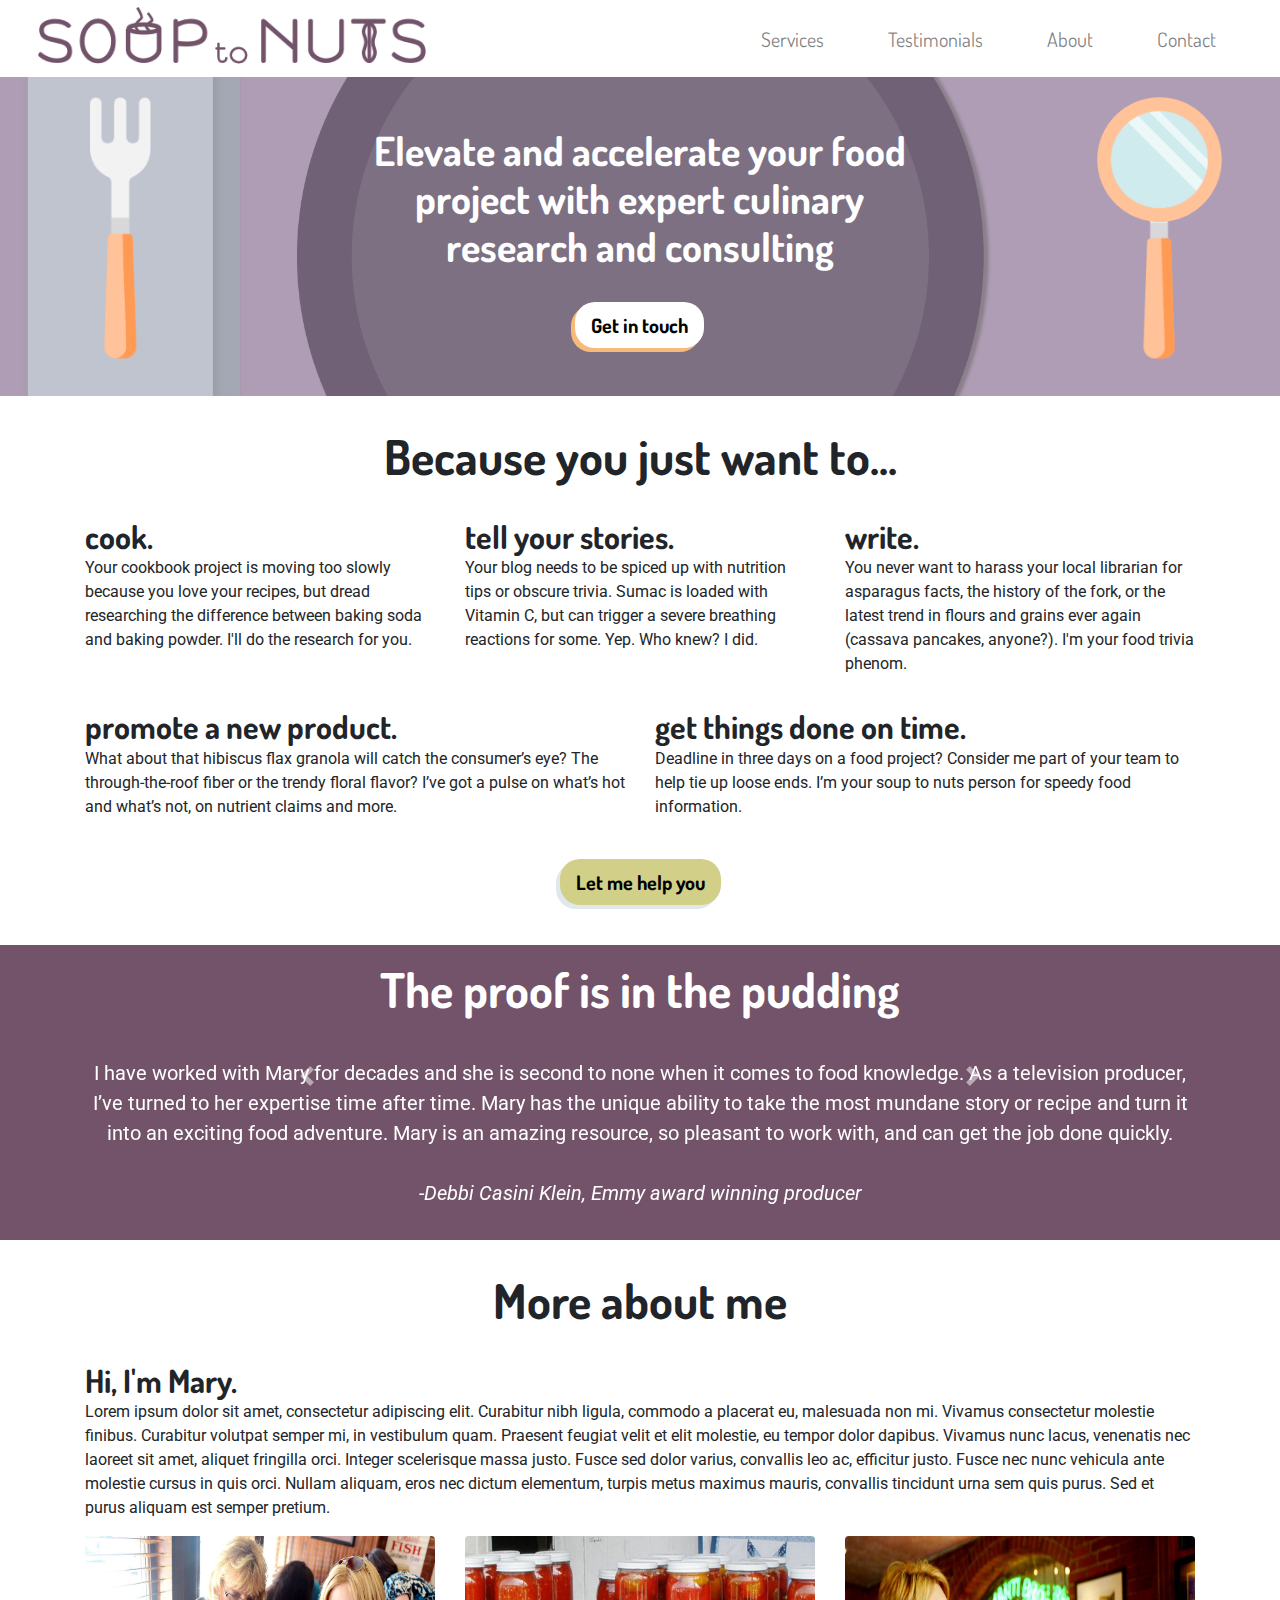
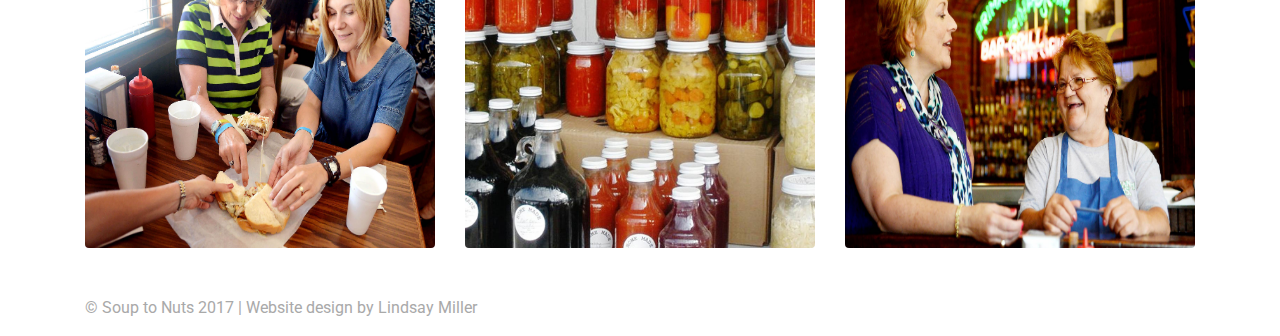
==== index.html @ 4552ddf8 "Add files via upload" ====
<!doctype html>
<html lang="en">
  
  <head>
    <meta charset="utf-8">
    <meta name="viewport" content="width=device-width, initial-scale=1, shrink-to-fit=no">
    <meta name="description" content="">
    <meta name="author" content="">

    <title>Soup to Nuts | Culinary Research &amp; Consulting</title>

    <!-- Bootstrap core CSS -->
    <link href="bootstrap.min.css" rel="stylesheet">

    <!-- Custom styles for this template -->
    <link href="stylesheet.css" rel="stylesheet">

    <!-- Google fonts-->
    <style>
      @import url('https://fonts.googleapis.com/css?family=Dosis|Roboto');
    </style>

  </head>

  <body>
    <!--Navigation bar & logo-->
    <nav class="navbar navbar-expand-lg navbar-light bg-faded">
          <a class="navbar-brand" href="#"><img src="images/logo.png" alt="Soup to Nuts"></a>
          <button class="navbar-toggler" type="button" data-toggle="collapse" data-target="#navbarResponsive" aria-controls="navbarResponsive" aria-expanded="false" aria-label="Toggle navigation">
            <span class="navbar-toggler-icon"></span>
          </button>
          <div class="collapse navbar-collapse" id="navbarResponsive">
            <ul class="navbar-nav ml-auto">
              <li class="nav-item">
                <a class="nav-link" href="#services">Services</a>
              </li>
              <li class="nav-item">
                <a class="nav-link" href="#testimonials">Testimonials</a>
              </li>
              <li class="nav-item">
                <a class="nav-link" href="#about">About</a>
              </li>
              <li class="nav-item">
                <a class="nav-link" data-toggle="modal" data-target="#contactFormModal">Contact</a>
              </li>
            </ul>
        </div>
      </nav>

    <!--Main Content-->
    <main role="main">

      <!-- Main jumbotron -->
      <div class="jumbotron">
          <div class="row">
            <div class="col-2">
              <img id="fork" src="images/fork.png">
            </div>
            <div class="col-8">
            <h1 class="display-3">Elevate and accelerate your food project&nbsp;with&nbsp;expert culinary research&nbsp;and&nbsp;consulting</h1>
            <h2 class="hidden">Expert culinary research <br> &amp; consulting</h2>
              <p><a role="button" class="btn btn-primary btn-lg" data-toggle="modal" data-target="#contactFormModal">Get in touch</a></p>
            </div>
            <div class="col-2">
              <img id="magnifying-glass" src="images/magnifying-glass.png">
            </div>
          </div>
      </div>

      <!--Services section-->
      <div class="container" id="services">
              <h2>Because you just want to...</h2>
        <div class="row">
          
          <div class="col-md-4" id"cook">
              <h3>cook.</h3>
                <p>Your cookbook project is moving too slowly because you love your recipes, but
                  dread researching the difference between baking soda and baking powder. I'll do the research for you.</p>
            </div>

          <div class="col-md-4" id"tell-stories">
              <h3>tell your stories.</h3>
              <p>Your blog needs to be spiced up with nutrition tips or
                  obscure trivia. Sumac is loaded with Vitamin C, but can trigger a severe breathing
                  reactions for some. Yep. Who knew? I did. </p>
          </div>

          <div class="col-md-4" id"write">
              <h3>write.</h3>
              <p>You never want to harass your local librarian for asparagus facts, the history of
                the fork, or the latest trend in flours and grains ever again (cassava pancakes, anyone?). I'm your food trivia phenom.</p>
          </div>

        </div>

        <div class="row">
          <div class="col-md-6">
              <h3>promote a new product.</h3>
              <p>What about that hibiscus flax granola will catch
                  the consumer’s eye? The through-the-roof fiber or the trendy floral flavor? I’ve got a pulse on what’s hot
                  and what’s not, on nutrient claims and more.</p>
          </div>
          <div class="col-md-6">
                <h3>get things done on time.</h3>
                <p>Deadline in three days on a food project? Consider me part
                    of your team to help tie up loose ends. I’m your soup to nuts person for speedy food information.</p>
          </div>
     
        </div>
        <div class="text-center">
            <p><a role="button" class="btn btn-primary btn-lg" data-toggle="modal" data-target="#contactFormModal">Let me help you</a></p>
          </div>
      </div>
      </div>

      <!--Testimonials section-->
      <div class="full width" id="fw-test">
      <div class="container" id="testimonials">
          <h2>The proof is in the pudding</h2>
              <div class="tcb-quote-carousel">
                  <div class="carousel slide carousel-fade" id="fade-quote-carousel" data-ride="carousel" data-interval="false">
                      <!-- Carousel items -->
                      <div class="carousel-inner">
                          <div class="carousel-item active">
                              <div class="profile-circle"><img class="img-responsive " src="https://s3.amazonaws.com/uifaces/faces/twitter/mantia/128.jpg" alt=""></div>
                              <blockquote>
                                  <p><i class="fa fa-quote-left" aria-hidden="true"></i> I have worked with Mary for decades and she is second to none when it comes to food knowledge. As a television
                                    producer, I’ve turned to her expertise time after time. Mary has the unique ability to take the most mundane story or
                                    recipe and turn it into an exciting food adventure. Mary is an amazing resource, so pleasant to work with, and can get the
                                    job done quickly. <i class="fa fa-quote-right" aria-hidden="true"></i><br><br><i>-Debbi Casini Klein, Emmy award winning producer</i></p>
                              </blockquote>
                          </div>
                          <div class="carousel-item">
                              <div class="profile-circle"><img class="img-responsive " src="https://s3.amazonaws.com/uifaces/faces/twitter/adhamdannaway/128.jpg" alt=""></div>
                              <blockquote>
                                  <p>Lorem sf sdfsd fipsum dolor sit amet, consectetur adipisicing elit. Quidem, veritatis nulla eum laudantium totam tempore optio doloremque laboriosam quas, quos eaque molestias odio aut eius animi. Impedit temporibus nisi accusamus.</p>
                              </blockquote>
                          </div>
                          <div class="carousel-item">
                            <div class="profile-circle"><img class="img-responsive " src="https://s3.amazonaws.com/uifaces/faces/twitter/adhamdannaway/128.jpg" alt=""></div>
                            <blockquote>
                                <p>Lorem sf sdfsd fipsum dolor sit amet, consectetur adipisicing elit. Quidem, veritatis nulla eum laudantium totam tempore optio doloremque laboriosam quas, quos eaque molestias odio aut eius animi. Impedit temporibus nisi accusamus.</p>
                            </blockquote>
                          </div>
                      </div>
                      <a class="carousel-control-prev" href="#fade-quote-carousel" role="button" data-slide="prev">
                        <span class="carousel-control-prev-icon" aria-hidden="true"></span>
                        <span class="sr-only">Previous</span>
                      </a>
                      <a class="carousel-control-next" href="#fade-quote-carousel" role="button" data-slide="next">
                        <span class="carousel-control-next-icon" aria-hidden="true"></span>
                        <span class="sr-only">Next</span>
                      </a>

                  </div>
              </div>
            </div>
          </div>

      <!--About section-->
      <div class="container" id="about">
        <h2>More about me</h2>
        <h3>Hi, I'm Mary.</h3>
        <p>Lorem ipsum dolor sit amet, consectetur adipiscing elit. Curabitur nibh ligula, commodo a placerat eu, malesuada non mi. Vivamus consectetur molestie finibus. Curabitur volutpat semper mi, in vestibulum quam. Praesent feugiat velit et elit molestie, eu tempor dolor dapibus. Vivamus nunc lacus, venenatis nec laoreet sit amet, aliquet fringilla orci. Integer scelerisque massa justo. Fusce sed dolor varius, convallis leo ac, efficitur justo. Fusce nec nunc vehicula ante molestie cursus in quis orci. Nullam aliquam, eros nec dictum elementum, turpis metus maximus mauris, convallis tincidunt urna sem quis purus. Sed et purus aliquam est semper pretium.</p>
          <div class="row">
            <div class="col-md-4">
              <img src="images/tour1.jpg" class="rounded" alt="Food tour" style="width:100%; height:100%">
            </div>
            <div class="col-md-4">
              <img src="images/jars.jpeg" class="rounded" alt="Food tour" style="width:100%; height:100%">
            </div>
            <div class="col-md-4">
              <img src="images/tour2.jpg" class="rounded" alt="Food tour" style="width:100%; height:100%">
            </div>
          </div>
        
      </div>

    </main>

    <!--Footer-->
    <footer class="container">
      <p>&copy; Soup to Nuts 2017 | Website design by Lindsay Miller</p>
    </footer>

    <!--Contact Modal-->
    <div class="modal fade" id="contactFormModal" tabindex="-1" role="dialog" aria-labelledby="myModalLabel" aria-hidden="true">
        <div class="modal-dialog" role="document">
          
          <form method="post" action="send_form_email.php">
            <div class="modal-content">
                <div class="modal-header text-center">
                    <h4 class="modal-title w-100 font-bold">Let's put our heads together.</h4>
                    <button type="button" class="close" data-dismiss="modal" aria-label="Close">
                        <span aria-hidden="true">&times;</span>
                    </button>
                </div>
                <div class="modal-body mx-3">
                   
                  
                    <div class="md-form">
                        <div class="input-group">
                            <span class="input-group-addon"><i class="fa fa-user fa-fw"></i></span>
                            <label class="sr-only" data-error="wrong" data-success="right" for="form3">Name</label>
                            <input type="text" id="formName" name="formName" class="form-control validate" placeholder="Your name" required>
                          </div>
                        </div>
                      <br>
                      <div class="md-form">
                          <div class="input-group">
                              <span class="input-group-addon"><i class="fa fa-envelope fa-fw"></i></span>
                              <label class="sr-only" data-error="wrong" data-success="right" for="form2">Email</label>
                              <input type="email" id="formEmail" name="formEmail" class="form-control validate" placeholder="Your email" required>
                          </div>
                      </div>
                      <br>
                      <div class="md-form">
                          <div class="input-group">
                              <span class="input-group-addon"><i class="fa fa-phone fa-fw"></i></span>
                              <label class="sr-only" data-error="wrong" data-success="right" for="form34">Phone</label>
                              <input type="tel" id="formPhone" name="formPhone" class="form-control validate" placeholder="Your phone">
                          </div>
                      </div>
                </div>
                <div class="modal-footer d-flex justify-content-center">
                    <input class="btn" type="submit" value="Send">
                </div>
            </div>
          </form> 
        </div>
    </div>


    <!-- Bootstrap core JavaScript
    ================================================== -->
    <!-- Placed at the end of the document so the pages load faster -->
    <script src="https://ajax.googleapis.com/ajax/libs/jquery/3.2.1/jquery.min.js"></script>
    <script src="https://cdnjs.cloudflare.com/ajax/libs/popper.js/1.12.6/umd/popper.min.js"></script>
    <script src="https://maxcdn.bootstrapcdn.com/bootstrap/4.0.0-beta.2/js/bootstrap.min.js"></script>
    <script src="https://use.fontawesome.com/676349c80d.js"></script>
    <script type="text/javascript" src="carousel.js"></script>
  </body>
</html>
---- stylesheet.css ----
/* Move down content because we have a fixed navbar that is 3.5rem tall */
  
body{
  font-family: 'Dosis', sans-serif;
}

p{
  font-family: 'Roboto', sans-serif;
}

.navbar{
  padding: 0 2rem 0 2rem;
  margin:0rem;
}

.navbar-brand{
  font-size:2rem;
  margin:0rem;
  padding:0rem;
}

.navbar-brand img{
  max-width:400px;
}

.nav-item{
  padding: 0rem .5rem;
}

.nav-link{
  padding: .25rem;
  margin: 1rem;
  font-size:1.25rem;
  border-radius:20px;
}

.nav-link:hover{
  background-color: #E0E8EB;
  transition: background-color .15s ease-in-out,border-color .15s ease-in-out,box-shadow .15s ease-in-out;
}

.jumbotron {
  background-image: url("images/Jumbotron Copy 2.png");
  background-size:cover;
  background-position:center;
  margin:0;
  color:white; 
  border-radius:0px;
  padding:0rem 1rem;
  text-align:center;
}

.jumbotron .row{
  padding:1rem;
}

.jumbotron div{
  padding:0rem;
}


.jumbotron img{
  max-height:375px;
  padding:0.25rem;

}

.jumbotron .col-8{
  padding:4rem 0rem;
}


.jumbotron p{
  font-size:1.5rem;
  text-align:center;
  margin:1rem;
}

h1.display-3{
  font-size:3rem;
  font-weight:bold;
  padding:2% 2%;
  margin:0;
}

.jumbotron h2{
  display:none;
}

h2{
  text-align:center;
  margin: 1rem 0 auto;
  font-size:3rem;
  padding:1rem 0rem;
  font-weight:bold;
}

h3{
  margin:1rem 0 auto;
  font-size:2rem;
  font-weight:bold;
}

#services #cook{
  background-color:pink;
}

#fw-test{
  background-color:#725369;
  color:white;
}


.modal-body .form-horizontal .col-sm-2,
.modal-body .form-horizontal .col-sm-10 {
    width: 100%
}

.modal-body .form-horizontal .control-label {
    text-align: left;
}
.modal-body .form-horizontal .col-sm-offset-2 {
    margin-left: 15px;
}

a.btn.btn-primary.btn-lg{
  color:black;
  border-radius:20px;
  font-weight:bold;
  font-family: 'Dosis', sans-serif;
}

.jumbotron .btn{
  background-color:white;
  color:black;
  border:none;
  margin:0;
  box-shadow: -4px 4px #F6BB7B;
}

.jumbotron .btn:hover{
  background-color:#E0E8EB;
}

#services .btn{
    margin-bottom:1.5rem;
    margin-top:1.5rem;
    background-color:#D2CF88;
    box-shadow: -4px 4px #E0E8EB;
    border:none;
}

#services .btn:hover{
  background-color:#F6BB7B;
}

.md-form label{
  margin:0rem 0.5rem;
}

#contactFormModal .btn{
  background-color: #EF6D56;
  border-radius:20px;
  font-size:1.5rem;
  font-weight:bold;
}

#contactFormModal .btn:hover{
  background-color:#D2CF88;
}

.tcb-quote-carousel{
  align-content:center;
}

.quote{
  text-align:center;
}

.carousel{
  text-align:center;
  padding-bottom:1rem;
}

.blockquote{
  width:75%;
  margin:0 auto;
  height:8rem;
}

.carousel p{
  font-size:1.25rem;
}

.carousel-inner img{
  border-radius:50%;
  margin-bottom:1rem;
}

.carousel-control-next, .carousel-control-prev{
  bottom:60%;
  width:40%
}

footer {
  margin-top:3rem;
  color:darkgrey;
}



@media (max-width:1285px){
  h1.display-3{
    font-size:2.5rem;
  }

  .jumbotron img{
    max-height:270px;
  }

  .jumbotron .col-8{
    padding:1rem 0rem;
  }

}


@media (max-width:922px){

  .jumbotron img{
    max-height:250px;
  }

}


@media (max-width:800px){

  .jumbotron{
    padding:2rem 0.6rem;
  }

  .jumbotron img{
    max-height:225px;
  }

  h1.display-3{
    font-size:2.25rem;
  }

  h2{
    font-size:2rem;
    margin:0;
    padding-top:1rem;
  }

  h3{
    margin:0;
  }

  #contact .col-md-4{
    margin:1rem auto;
  }

  .jumbotron .col-8 {
    padding: 1rem 0rem;
  }

  .navbar-brand img {
    max-width: 300px;
  }

  .navbar {
    padding: 0 1rem 0 1rem;
}
  

@media (max-width:710px){

  .jumbotron .btn{
    padding:0.25rem 0.75rem;
  }

  .jumbotron .col-8{
    padding:1rem 0rem;
  }

  h1.display-3{
    display:none;
  }
  

  .jumbotron h2{
    display: inline-block;
    font-size: 2.75rem;
    margin: 0 0 0 1rem
  }

}

@media (max-width:650px){
  .jumbotron h2{
    display: inline-block;
    font-size: 2.5rem;
    margin: 0 0 0 1rem
  }
  .jumbotron{
    padding: 1rem 0rem;
  }
}

@media (max-width:548px){

  .jumbotron {
    background-image: url("images/Jumbotron mobile.png");
  }

  .jumbotron img{
    max-height:150px;
  }

  h2{
    font-size:2rem;
  }

  .navbar-brand img{
    max-width:300px;
  }




  .jumbotron p {
    font-size: 0.75rem;
}


}

@media (max-width:425px){

  .navbar-brand img{
    max-width:225px;
  }

  .navbar {
    padding: 0 1rem 0 1rem;
    margin: 0rem;
  }

    .jumbotron h2{
  font-size:1.5rem;
  }

  h2 {
  font-size: 1.75rem;
  }

  h3 {
  font-size: 1.75rem;
  }

  .jumbotron .col-8 {
    padding: 0.5rem 0rem;
  }

  .jumbotron p{
    font-size:1rem;
  }

  .jumbotron .btn{
    padding:0.25rem 0.75rem;
  }

  .jumbotron img{
    max-height:125px;
  }

  .jumbotron .row {
    padding: 0.5rem;
}

}

@media (max-width:375px){
  .jumbotron h2{
    font-size:1.25rem;
  }

  .jumbotron p{
    font-size:0.75rem;
    padding:0;
  }

  .jumbotron .btn{
    padding:0.25rem 0.5rem;
    font-size:0.75rem;
  }

  .jumbotron .col-8 {
    padding: 0.5rem 0 0 0;
}
}
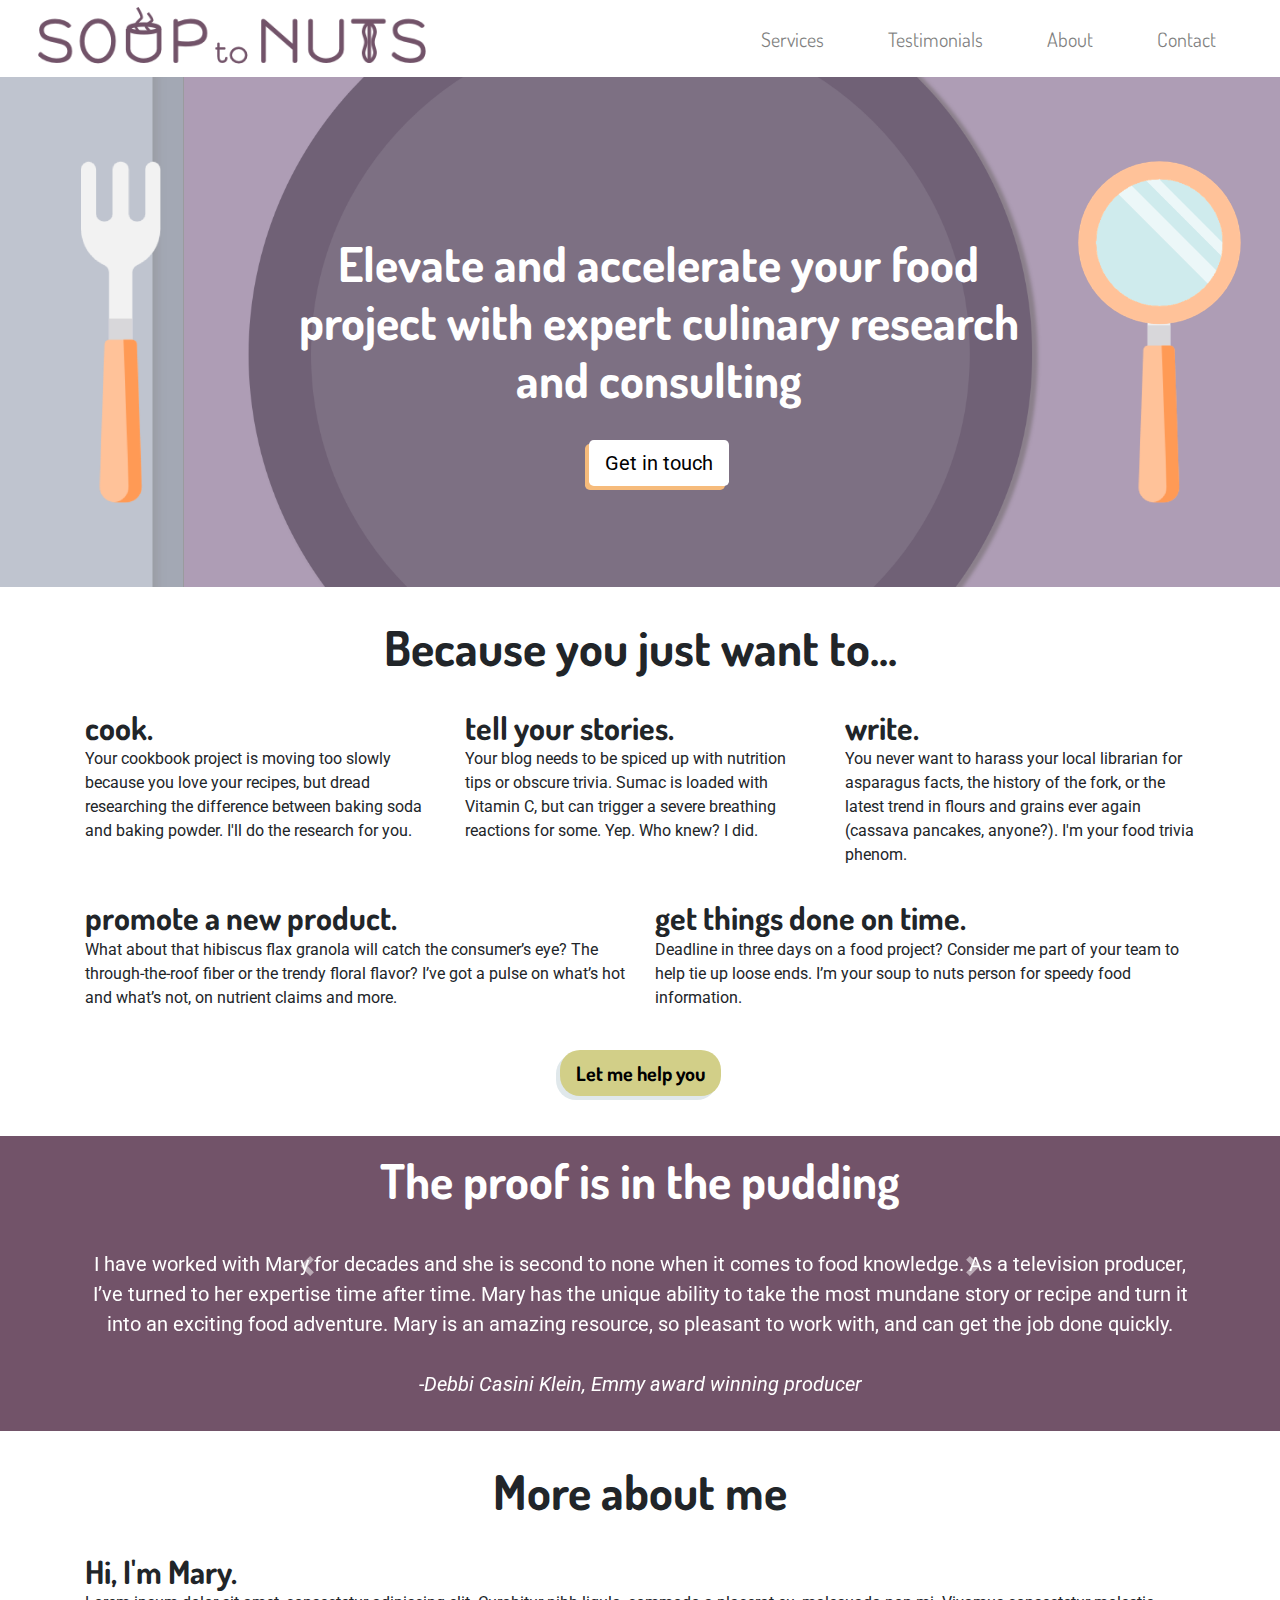
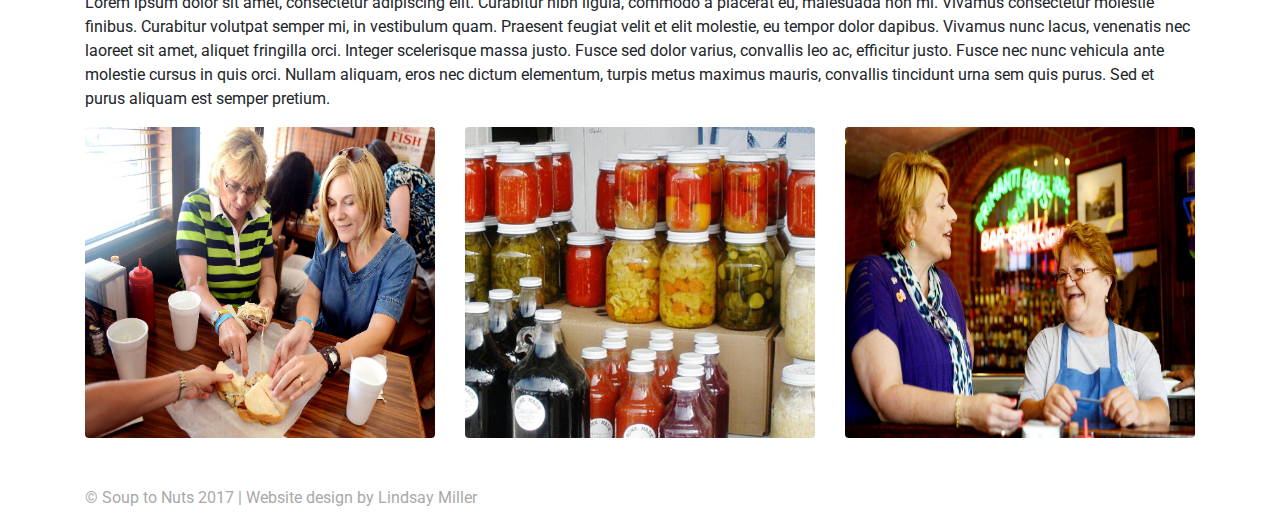
==== commit 259f1c66: "Add files via upload" ====
--- a/index.html
+++ b/index.html
@@ -57,9 +57,9 @@
               <img id="fork" src="images/fork.png">
             </div>
             <div class="col-8">
-            <h1 class="display-3">Elevate and accelerate your food project&nbsp;with&nbsp;expert culinary research&nbsp;and&nbsp;consulting</h1>
+            <h1 class="display-3">Elevate and accelerate your food project with expert culinary research and&nbsp;consulting</h1>
             <h2 class="hidden">Expert culinary research <br> &amp; consulting</h2>
-              <p><a role="button" class="btn btn-primary btn-lg" data-toggle="modal" data-target="#contactFormModal">Get in touch</a></p>
+              <p><button class="btn btn-primary btn-lg" data-toggle="modal" data-target="#contactFormModal">Get in touch</button></p>
             </div>
             <div class="col-2">
               <img id="magnifying-glass" src="images/magnifying-glass.png">
--- a/stylesheet.css
+++ b/stylesheet.css
@@ -46,7 +46,7 @@
   margin:0;
   color:white; 
   border-radius:0px;
-  padding:0rem 1rem;
+  padding:4rem 1rem;
   text-align:center;
 }
 
@@ -60,13 +60,13 @@
 
 
 .jumbotron img{
-  max-height:375px;
+  max-height:400px;
   padding:0.25rem;
 
 }
 
 .jumbotron .col-8{
-  padding:4rem 0rem;
+  padding: 5% 0 0 3%;
 }
 
 
@@ -136,6 +136,7 @@
   border:none;
   margin:0;
   box-shadow: -4px 4px #F6BB7B;
+  cursor: pointer;
 }
 
 .jumbotron .btn:hover{
@@ -211,30 +212,31 @@
 
 @media (max-width:1285px){
   h1.display-3{
-    font-size:2.5rem;
+    font-size:3rem;
   }
 
   .jumbotron img{
-    max-height:270px;
-  }
-
-  .jumbotron .col-8{
-    padding:1rem 0rem;
-  }
-
-}
-
-
-@media (max-width:922px){
+    max-height:350px;
+  }
+
+}
+
+
+@media (max-width:1000px){
 
   .jumbotron img{
     max-height:250px;
   }
 
-}
-
-
-@media (max-width:800px){
+  h1.display-3 {
+    font-size: 2.5rem;
+    padding:0;
+  }
+
+}
+
+
+@media (max-width:810px){
 
   .jumbotron{
     padding:2rem 0.6rem;
@@ -262,10 +264,6 @@
     margin:1rem auto;
   }
 
-  .jumbotron .col-8 {
-    padding: 1rem 0rem;
-  }
-
   .navbar-brand img {
     max-width: 300px;
   }
@@ -281,9 +279,6 @@
     padding:0.25rem 0.75rem;
   }
 
-  .jumbotron .col-8{
-    padding:1rem 0rem;
-  }
 
   h1.display-3{
     display:none;
@@ -302,22 +297,15 @@
   .jumbotron h2{
     display: inline-block;
     font-size: 2.5rem;
-    margin: 0 0 0 1rem
+    margin: 0;
   }
   .jumbotron{
     padding: 1rem 0rem;
   }
 }
 
-@media (max-width:548px){
-
-  .jumbotron {
-    background-image: url("images/Jumbotron mobile.png");
-  }
-
-  .jumbotron img{
-    max-height:150px;
-  }
+@media (max-width:578px){
+
 
   h2{
     font-size:2rem;
@@ -328,7 +316,8 @@
   }
 
 
-
+  .jumbotron .col-8 {
+    padding-left:0;
 
   .jumbotron p {
     font-size: 0.75rem;
@@ -360,9 +349,6 @@
   font-size: 1.75rem;
   }
 
-  .jumbotron .col-8 {
-    padding: 0.5rem 0rem;
-  }
 
   .jumbotron p{
     font-size:1rem;
@@ -402,3 +388,36 @@
 }
 }
 
+@media only screen 
+  and (min-width: 320px) 
+  and (max-width: 425px)
+  and (-webkit-min-device-pixel-ratio: 2)
+  and (orientation: portrait) {
+
+  .jumbotron{
+    background-image: url("images/jumbo-mag.png");
+    background-size:cover;
+    width: 100%;
+    height:600px;
+  }
+
+  .jumbotron h2{
+    font-size:3rem;
+    color:black;
+    margin-top:10%;
+  }
+
+  .jumbotron p{
+    margin-top:60%;
+  }
+
+  .jumbotron .btn{
+    font-size:3rem;
+  }
+
+  .jumbotron img{
+    display:none;
+  }
+
+ }
+
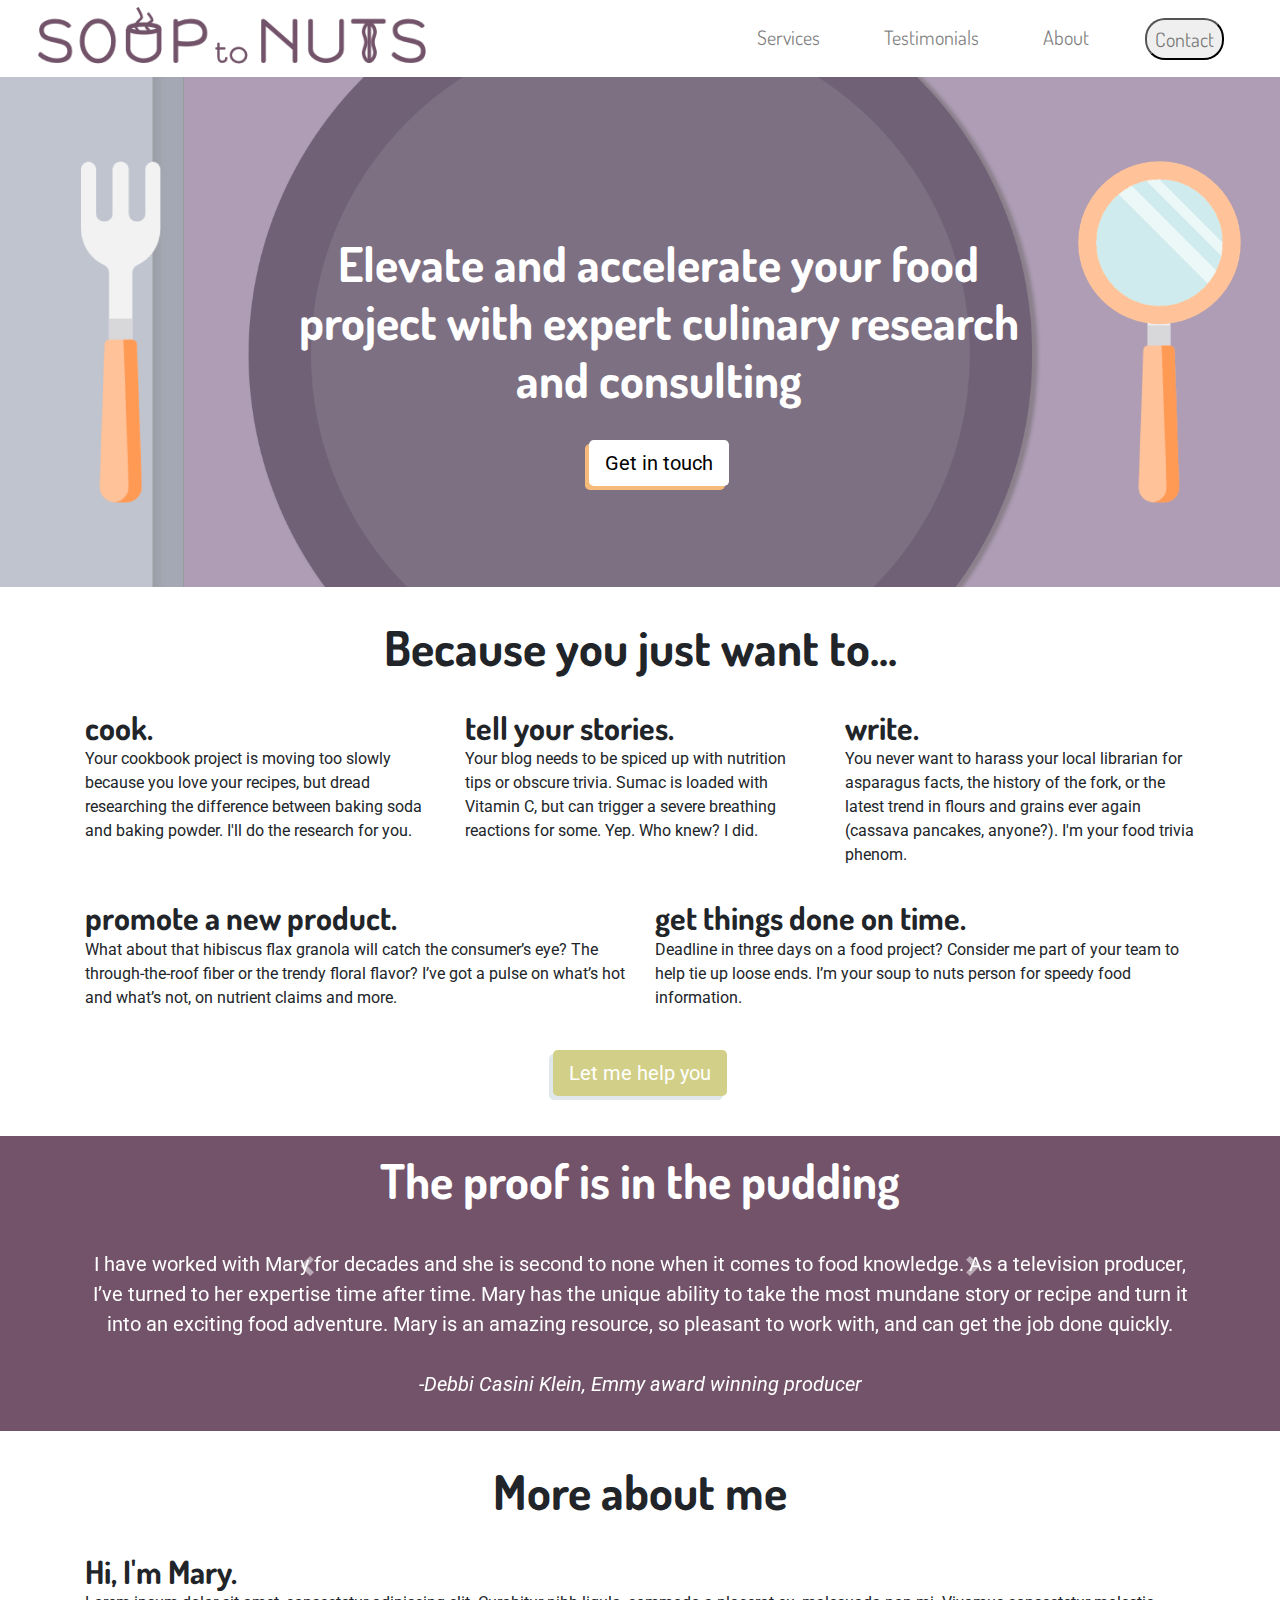
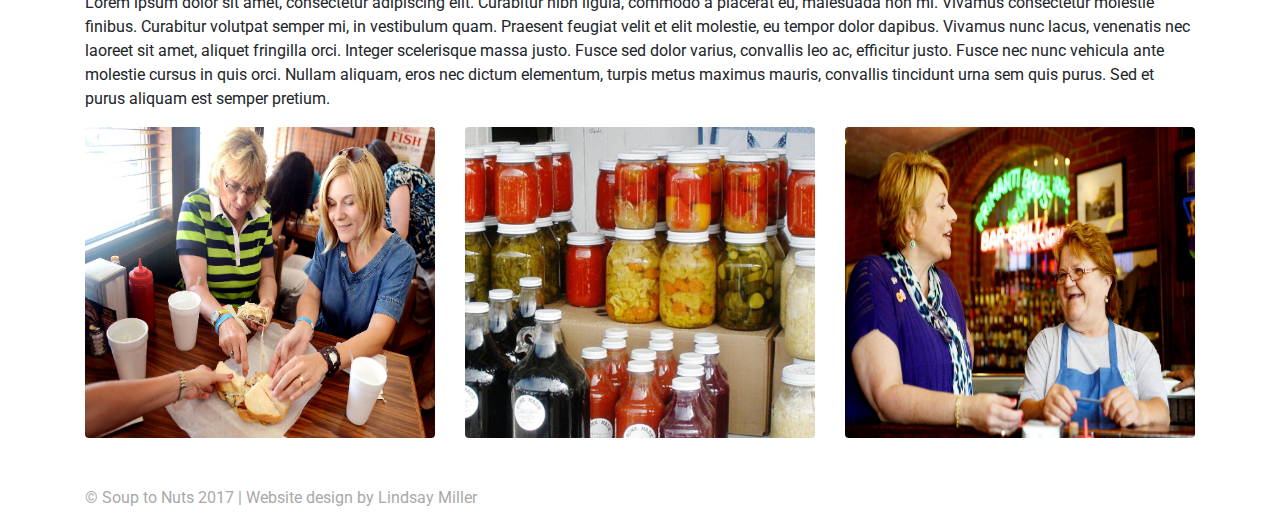
==== commit 7ab68c3a: "Add files via upload" ====
--- a/index.html
+++ b/index.html
@@ -41,7 +41,7 @@
                 <a class="nav-link" href="#about">About</a>
               </li>
               <li class="nav-item">
-                <a class="nav-link" data-toggle="modal" data-target="#contactFormModal">Contact</a>
+                <button class="nav-link" data-toggle="modal" data-target="#contactFormModal">Contact</button>
               </li>
             </ul>
         </div>
@@ -108,7 +108,7 @@
      
         </div>
         <div class="text-center">
-            <p><a role="button" class="btn btn-primary btn-lg" data-toggle="modal" data-target="#contactFormModal">Let me help you</a></p>
+            <p><button class="btn btn-primary btn-lg" data-toggle="modal" data-target="#contactFormModal">Let me help you</button></p>
           </div>
       </div>
       </div>
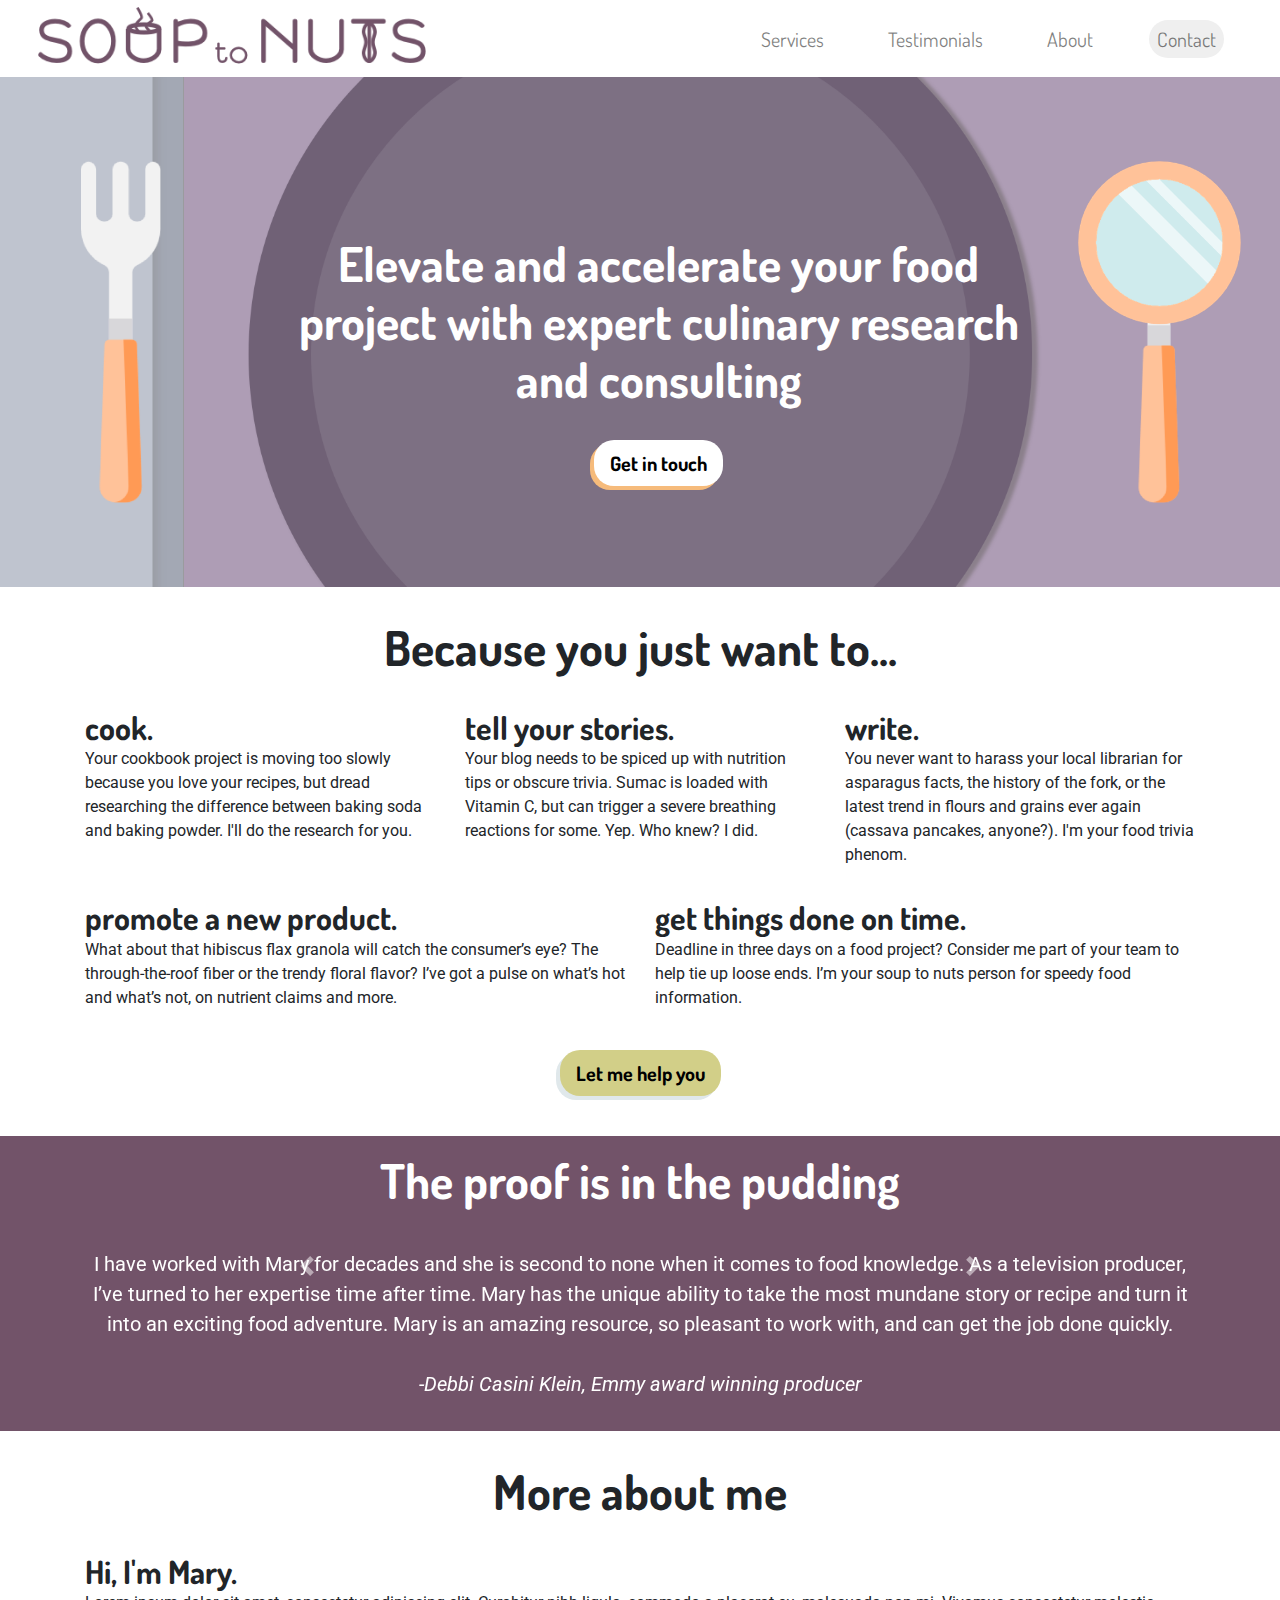
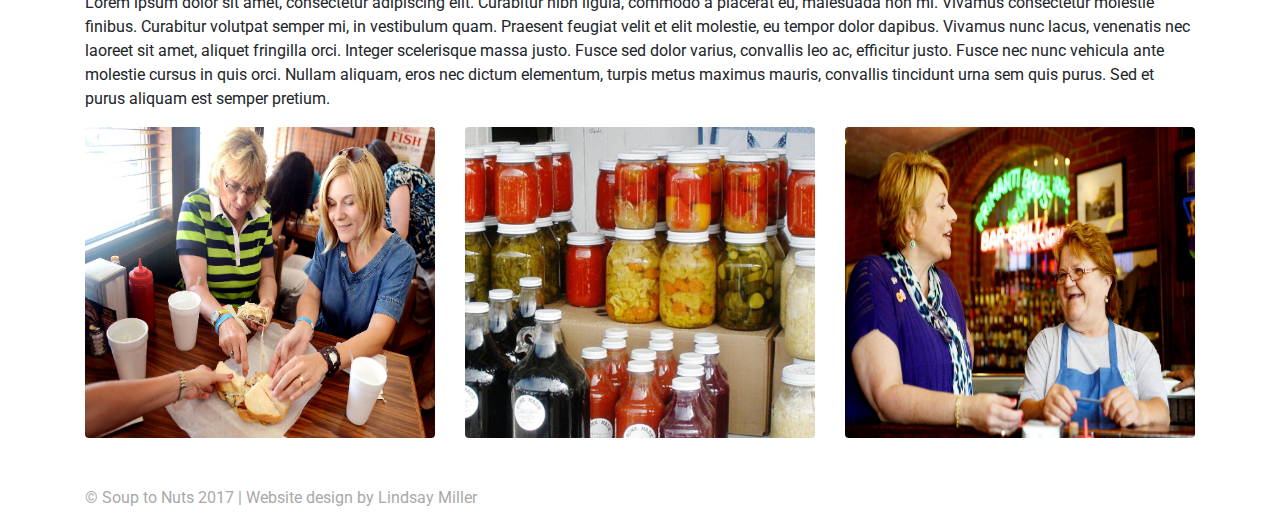
==== commit c6df9ac8: "Add files via upload" ====
--- a/index.html
+++ b/index.html
@@ -8,6 +8,9 @@
     <meta name="author" content="">
 
     <title>Soup to Nuts | Culinary Research &amp; Consulting</title>
+
+    <!--Reset CSS-->
+    <link rel="stylesheet" href="reset.css">
 
     <!-- Bootstrap core CSS -->
     <link href="bootstrap.min.css" rel="stylesheet">
@@ -32,13 +35,13 @@
           <div class="collapse navbar-collapse" id="navbarResponsive">
             <ul class="navbar-nav ml-auto">
               <li class="nav-item">
-                <a class="nav-link" href="#services">Services</a>
-              </li>
-              <li class="nav-item">
-                <a class="nav-link" href="#testimonials">Testimonials</a>
-              </li>
-              <li class="nav-item">
-                <a class="nav-link" href="#about">About</a>
+                <a class="nav-link" data-toggle="collapse" data-target=".navbar-collapse" href="#services">Services</a>
+              </li>
+              <li class="nav-item">
+                <a class="nav-link" data-toggle="collapse" data-target=".navbar-collapse" href="#testimonials">Testimonials</a>
+              </li>
+              <li class="nav-item">
+                <a class="nav-link" data-toggle="collapse" data-target=".navbar-collapse" href="#about">About</a>
               </li>
               <li class="nav-item">
                 <button class="nav-link" data-toggle="modal" data-target="#contactFormModal">Contact</button>
--- a/stylesheet.css
+++ b/stylesheet.css
@@ -37,6 +37,14 @@
 .nav-link:hover{
   background-color: #E0E8EB;
   transition: background-color .15s ease-in-out,border-color .15s ease-in-out,box-shadow .15s ease-in-out;
+}
+
+.nav-item:focus{
+  background-color:white;
+}
+
+.nav-item button{
+  border:none;
 }
 
 .jumbotron {
@@ -123,7 +131,7 @@
     margin-left: 15px;
 }
 
-a.btn.btn-primary.btn-lg{
+.btn{
   color:black;
   border-radius:20px;
   font-weight:bold;
@@ -131,12 +139,15 @@
 }
 
 .jumbotron .btn{
+  color:black;
+  border-radius:20px;
+  font-weight:bold;
+  font-family: 'Dosis', sans-serif;
   background-color:white;
   color:black;
   border:none;
   margin:0;
   box-shadow: -4px 4px #F6BB7B;
-  cursor: pointer;
 }
 
 .jumbotron .btn:hover{
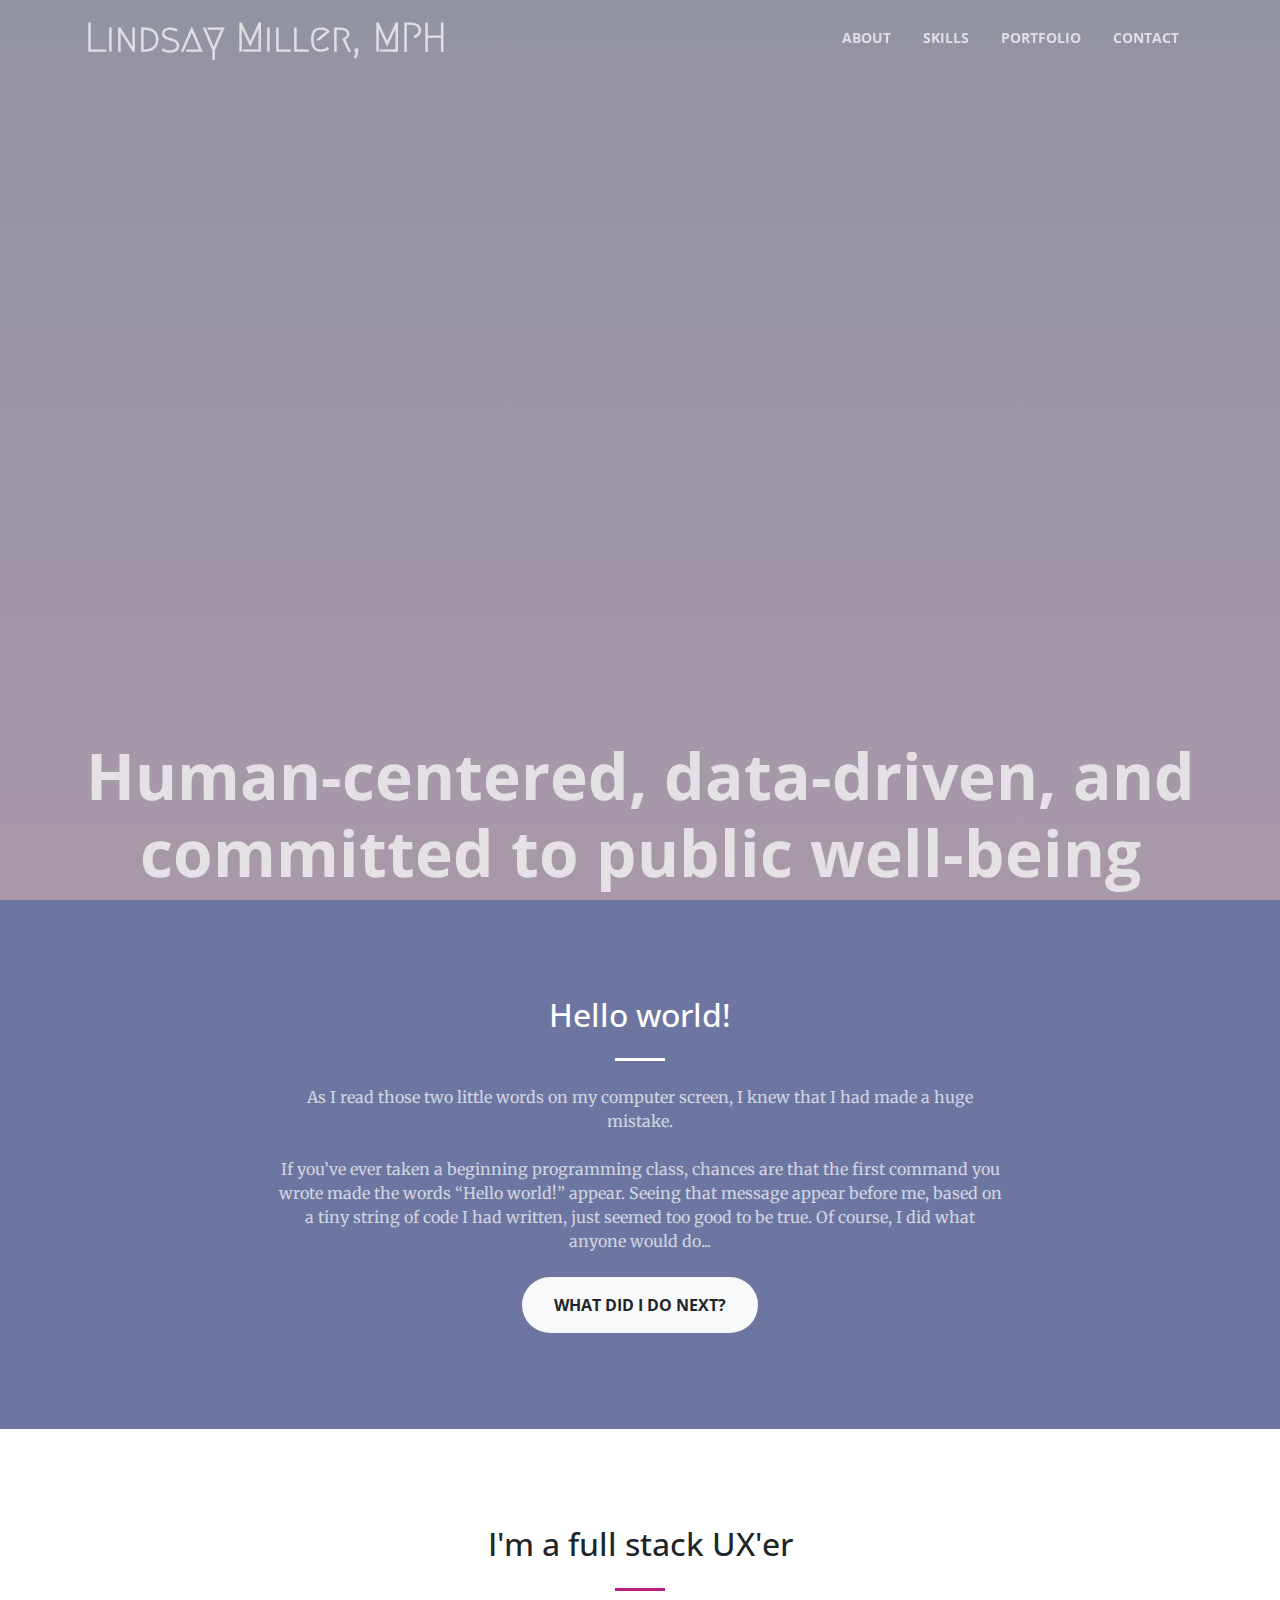
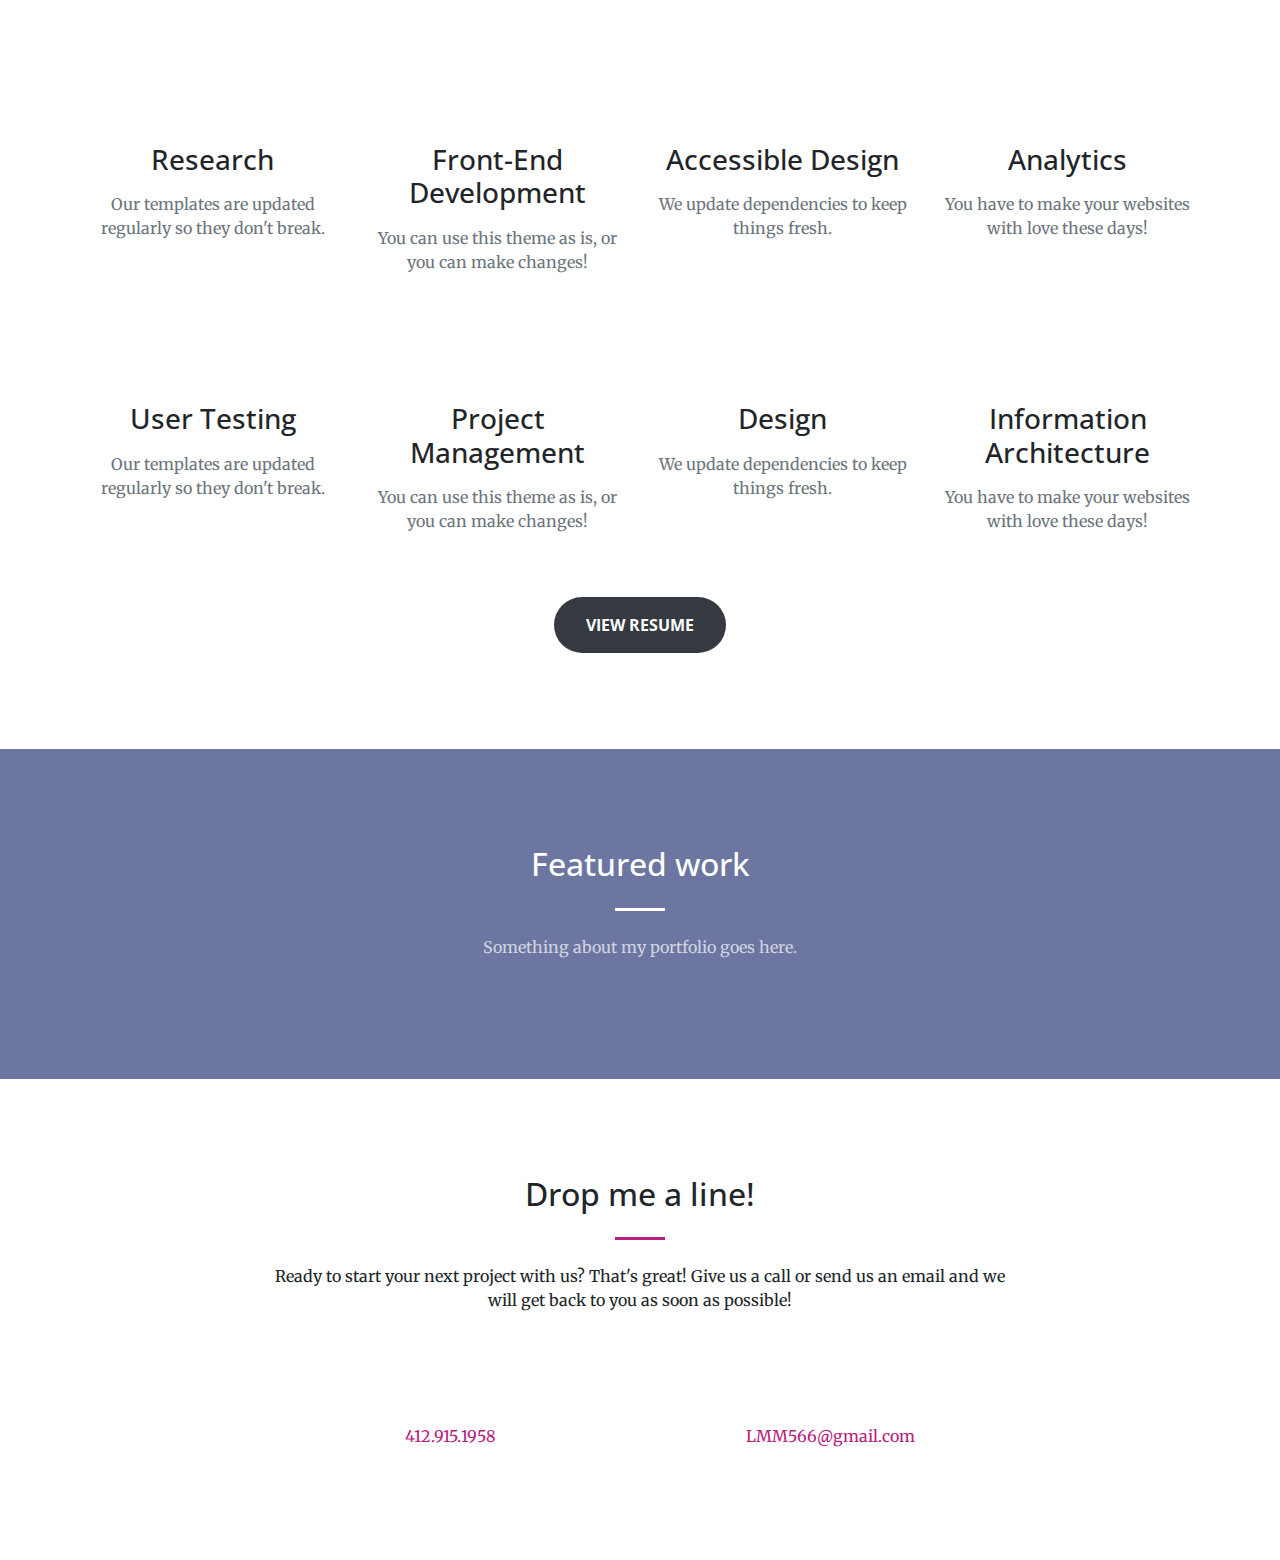
==== commit 0330341a: "Add files via upload" ====
--- a/index.html
+++ b/index.html
@@ -1,246 +1,214 @@
-<!doctype html>
+<!DOCTYPE html>
 <html lang="en">
-  
+
   <head>
+
     <meta charset="utf-8">
     <meta name="viewport" content="width=device-width, initial-scale=1, shrink-to-fit=no">
     <meta name="description" content="">
     <meta name="author" content="">
 
-    <title>Soup to Nuts | Culinary Research &amp; Consulting</title>
-
-    <!--Reset CSS-->
-    <link rel="stylesheet" href="reset.css">
+    <title>Lindsay Miller, MPH</title>
 
     <!-- Bootstrap core CSS -->
-    <link href="bootstrap.min.css" rel="stylesheet">
+    <link href="vendor/bootstrap/css/bootstrap.min.css" rel="stylesheet">
+
+    <!-- Custom fonts for this template -->
+    <link href="vendor/font-awesome/css/font-awesome.min.css" rel="stylesheet" type="text/css">
+    <link href='https://fonts.googleapis.com/css?family=Open+Sans:300italic,400italic,600italic,700italic,800italic,400,300,600,700,800' rel='stylesheet' type='text/css'>
+    <link href='https://fonts.googleapis.com/css?family=Merriweather:400,300,300italic,400italic,700,700italic,900,900italic' rel='stylesheet' type='text/css'>
+
+    <!-- Plugin CSS -->
+    <link href="vendor/magnific-popup/magnific-popup.css" rel="stylesheet">
 
     <!-- Custom styles for this template -->
-    <link href="stylesheet.css" rel="stylesheet">
-
-    <!-- Google fonts-->
-    <style>
-      @import url('https://fonts.googleapis.com/css?family=Dosis|Roboto');
-    </style>
+    <link href="css/creative.css" rel="stylesheet">
 
   </head>
 
-  <body>
-    <!--Navigation bar & logo-->
-    <nav class="navbar navbar-expand-lg navbar-light bg-faded">
-          <a class="navbar-brand" href="#"><img src="images/logo.png" alt="Soup to Nuts"></a>
-          <button class="navbar-toggler" type="button" data-toggle="collapse" data-target="#navbarResponsive" aria-controls="navbarResponsive" aria-expanded="false" aria-label="Toggle navigation">
-            <span class="navbar-toggler-icon"></span>
-          </button>
-          <div class="collapse navbar-collapse" id="navbarResponsive">
-            <ul class="navbar-nav ml-auto">
-              <li class="nav-item">
-                <a class="nav-link" data-toggle="collapse" data-target=".navbar-collapse" href="#services">Services</a>
-              </li>
-              <li class="nav-item">
-                <a class="nav-link" data-toggle="collapse" data-target=".navbar-collapse" href="#testimonials">Testimonials</a>
-              </li>
-              <li class="nav-item">
-                <a class="nav-link" data-toggle="collapse" data-target=".navbar-collapse" href="#about">About</a>
-              </li>
-              <li class="nav-item">
-                <button class="nav-link" data-toggle="modal" data-target="#contactFormModal">Contact</button>
-              </li>
-            </ul>
-        </div>
-      </nav>
-
-    <!--Main Content-->
-    <main role="main">
-
-      <!-- Main jumbotron -->
-      <div class="jumbotron">
+  <body id="page-top">
+
+    <!-- Navigation -->
+    <nav class="navbar navbar-expand-lg navbar-light fixed-top" id="mainNav">
+      <div class="container">
+        <a class="navbar-brand js-scroll-trigger" href="#page-top">Lindsay Miller, MPH</a>
+        <button class="navbar-toggler navbar-toggler-right" type="button" data-toggle="collapse" data-target="#navbarResponsive" aria-controls="navbarResponsive" aria-expanded="false" aria-label="Toggle navigation">
+          <span class="navbar-toggler-icon"></span>
+        </button>
+        <div class="collapse navbar-collapse" id="navbarResponsive">
+          <ul class="navbar-nav ml-auto">
+            <li class="nav-item">
+              <a class="nav-link js-scroll-trigger" href="#about">About</a>
+            </li>
+            <li class="nav-item">
+              <a class="nav-link js-scroll-trigger" href="#skills">Skills</a>
+            </li>
+            <li class="nav-item">
+              <a class="nav-link js-scroll-trigger" href="#portfolio">Portfolio</a>
+            </li>
+            <li class="nav-item">
+              <a class="nav-link js-scroll-trigger" href="#contact">Contact</a>
+            </li>
+          </ul>
+        </div>
+      </div>
+    </nav>
+
+    <header class="masthead text-center text-white d-flex">
+      <div class="container d-flex align-items-end" id="banner-slogan">
+        <h1>
+          <strong>Human-centered, data-driven, and committed to public well-being</strong>
+        </h1>
+      </div>
+    </header>
+
+    <section class="bg-primary" id="about">
+      <div class="container">
+        <div class="row">
+          <div class="col-lg-8 mx-auto text-center">
+            <h2 class="section-heading text-white">Hello world!</h2>
+            <hr class="light my-4">
+            <p class="text-faded mb-4">As I read those two little words on my computer screen, I knew that I had made a huge mistake.</p>
+            <p class="text-faded mb-4">If you’ve ever taken a beginning programming class, chances are that the first command you wrote made the words “Hello world!” appear. Seeing that message appear before me, based on a tiny string of code I had written, just seemed too good to be true. Of course, I did what anyone would do...</p>
+            <a class="btn btn-light btn-xl js-scroll-trigger" href="mystory.html">What did I do next?</a>
+          </div>
+        </div>
+      </div>
+    </section>
+
+    <section id="skills">
+      <div class="container">
+        <div class="row">
+          <div class="col-lg-12 text-center">
+            <h2 class="section-heading">I'm a full stack UX'er</h2>
+            <hr class="my-4">
+          </div>
+        </div>
+      </div>
+      <div class="container">
+        <div class="row">
+          <div class="col-lg-3 col-md-6 text-center">
+            <div class="service-box mt-5 mx-auto">
+              <i class="fa fa-4x fa-search text-primary mb-3 sr-icons"></i>
+              <h3 class="mb-3">Research</h3>
+              <p class="text-muted mb-0">Our templates are updated regularly so they don't break.</p>
+            </div>
+          </div>
+          <div class="col-lg-3 col-md-6 text-center">
+            <div class="service-box mt-5 mx-auto">
+              <i class="fa fa-4x fa-code text-primary mb-3 sr-icons"></i>
+              <h3 class="mb-3">Front-End Development</h3>
+              <p class="text-muted mb-0">You can use this theme as is, or you can make changes!</p>
+            </div>
+          </div>
+          <div class="col-lg-3 col-md-6 text-center">
+            <div class="service-box mt-5 mx-auto">
+              <i class="fa fa-4x fa-universal-access text-primary mb-3 sr-icons"></i>
+              <h3 class="mb-3">Accessible Design</h3>
+              <p class="text-muted mb-0">We update dependencies to keep things fresh.</p>
+            </div>
+          </div>
+          <div class="col-lg-3 col-md-6 text-center">
+            <div class="service-box mt-5 mx-auto">
+              <i class="fa fa-4x fa-bar-chart text-primary mb-3 sr-icons"></i>
+              <h3 class="mb-3">Analytics</h3>
+              <p class="text-muted mb-0">You have to make your websites with love these days!</p>
+            </div>
+          </div>
+        </div>
+        <div class="row">
+          <div class="col-lg-3 col-md-6 text-center">
+            <div class="service-box mt-5 mx-auto">
+              <i class="fa fa-4x fa-user-circle text-primary mb-3 sr-icons"></i>
+              <h3 class="mb-3">User Testing</h3>
+              <p class="text-muted mb-0">Our templates are updated regularly so they don't break.</p>
+            </div>
+          </div>
+          <div class="col-lg-3 col-md-6 text-center">
+            <div class="service-box mt-5 mx-auto">
+              <i class="fa fa-4x fa-cogs text-primary mb-3 sr-icons"></i>
+              <h3 class="mb-3">Project Management</h3>
+              <p class="text-muted mb-0">You can use this theme as is, or you can make changes!</p>
+            </div>
+          </div>
+          <div class="col-lg-3 col-md-6 text-center">
+            <div class="service-box mt-5 mx-auto">
+              <i class="fa fa-4x fa-paint-brush text-primary mb-3 sr-icons"></i>
+              <h3 class="mb-3">Design</h3>
+              <p class="text-muted mb-0">We update dependencies to keep things fresh.</p>
+            </div>
+          </div>
+          <div class="col-lg-3 col-md-6 text-center">
+            <div class="service-box mt-5 mx-auto">
+              <i class="fa fa-4x fa-th-list text-primary mb-3 sr-icons"></i>
+              <h3 class="mb-3">Information Architecture</h3>
+              <p class="text-muted mb-0">You have to make your websites with love these days!</p>
+            </div>
+          </div>
+        </div>
+      </div>
+
+      <div class="container">
+        <div class="row">
+          <div class="col-lg-12 text-center">
+            <a class="btn btn-dark btn-xl js-scroll-trigger" id="resume" href="resume.html">View Resume</a>
+          </div>
+        </div>
+      </div>
+
+    </section>
+
+    <section class="bg-primary" id="portfolio">
+        <div class="container">
           <div class="row">
-            <div class="col-2">
-              <img id="fork" src="images/fork.png">
-            </div>
-            <div class="col-8">
-            <h1 class="display-3">Elevate and accelerate your food project with expert culinary research and&nbsp;consulting</h1>
-            <h2 class="hidden">Expert culinary research <br> &amp; consulting</h2>
-              <p><button class="btn btn-primary btn-lg" data-toggle="modal" data-target="#contactFormModal">Get in touch</button></p>
-            </div>
-            <div class="col-2">
-              <img id="magnifying-glass" src="images/magnifying-glass.png">
-            </div>
-          </div>
-      </div>
-
-      <!--Services section-->
-      <div class="container" id="services">
-              <h2>Because you just want to...</h2>
-        <div class="row">
-          
-          <div class="col-md-4" id"cook">
-              <h3>cook.</h3>
-                <p>Your cookbook project is moving too slowly because you love your recipes, but
-                  dread researching the difference between baking soda and baking powder. I'll do the research for you.</p>
-            </div>
-
-          <div class="col-md-4" id"tell-stories">
-              <h3>tell your stories.</h3>
-              <p>Your blog needs to be spiced up with nutrition tips or
-                  obscure trivia. Sumac is loaded with Vitamin C, but can trigger a severe breathing
-                  reactions for some. Yep. Who knew? I did. </p>
-          </div>
-
-          <div class="col-md-4" id"write">
-              <h3>write.</h3>
-              <p>You never want to harass your local librarian for asparagus facts, the history of
-                the fork, or the latest trend in flours and grains ever again (cassava pancakes, anyone?). I'm your food trivia phenom.</p>
-          </div>
-
-        </div>
-
-        <div class="row">
-          <div class="col-md-6">
-              <h3>promote a new product.</h3>
-              <p>What about that hibiscus flax granola will catch
-                  the consumer’s eye? The through-the-roof fiber or the trendy floral flavor? I’ve got a pulse on what’s hot
-                  and what’s not, on nutrient claims and more.</p>
-          </div>
-          <div class="col-md-6">
-                <h3>get things done on time.</h3>
-                <p>Deadline in three days on a food project? Consider me part
-                    of your team to help tie up loose ends. I’m your soup to nuts person for speedy food information.</p>
-          </div>
-     
-        </div>
-        <div class="text-center">
-            <p><button class="btn btn-primary btn-lg" data-toggle="modal" data-target="#contactFormModal">Let me help you</button></p>
-          </div>
-      </div>
-      </div>
-
-      <!--Testimonials section-->
-      <div class="full width" id="fw-test">
-      <div class="container" id="testimonials">
-          <h2>The proof is in the pudding</h2>
-              <div class="tcb-quote-carousel">
-                  <div class="carousel slide carousel-fade" id="fade-quote-carousel" data-ride="carousel" data-interval="false">
-                      <!-- Carousel items -->
-                      <div class="carousel-inner">
-                          <div class="carousel-item active">
-                              <div class="profile-circle"><img class="img-responsive " src="https://s3.amazonaws.com/uifaces/faces/twitter/mantia/128.jpg" alt=""></div>
-                              <blockquote>
-                                  <p><i class="fa fa-quote-left" aria-hidden="true"></i> I have worked with Mary for decades and she is second to none when it comes to food knowledge. As a television
-                                    producer, I’ve turned to her expertise time after time. Mary has the unique ability to take the most mundane story or
-                                    recipe and turn it into an exciting food adventure. Mary is an amazing resource, so pleasant to work with, and can get the
-                                    job done quickly. <i class="fa fa-quote-right" aria-hidden="true"></i><br><br><i>-Debbi Casini Klein, Emmy award winning producer</i></p>
-                              </blockquote>
-                          </div>
-                          <div class="carousel-item">
-                              <div class="profile-circle"><img class="img-responsive " src="https://s3.amazonaws.com/uifaces/faces/twitter/adhamdannaway/128.jpg" alt=""></div>
-                              <blockquote>
-                                  <p>Lorem sf sdfsd fipsum dolor sit amet, consectetur adipisicing elit. Quidem, veritatis nulla eum laudantium totam tempore optio doloremque laboriosam quas, quos eaque molestias odio aut eius animi. Impedit temporibus nisi accusamus.</p>
-                              </blockquote>
-                          </div>
-                          <div class="carousel-item">
-                            <div class="profile-circle"><img class="img-responsive " src="https://s3.amazonaws.com/uifaces/faces/twitter/adhamdannaway/128.jpg" alt=""></div>
-                            <blockquote>
-                                <p>Lorem sf sdfsd fipsum dolor sit amet, consectetur adipisicing elit. Quidem, veritatis nulla eum laudantium totam tempore optio doloremque laboriosam quas, quos eaque molestias odio aut eius animi. Impedit temporibus nisi accusamus.</p>
-                            </blockquote>
-                          </div>
-                      </div>
-                      <a class="carousel-control-prev" href="#fade-quote-carousel" role="button" data-slide="prev">
-                        <span class="carousel-control-prev-icon" aria-hidden="true"></span>
-                        <span class="sr-only">Previous</span>
-                      </a>
-                      <a class="carousel-control-next" href="#fade-quote-carousel" role="button" data-slide="next">
-                        <span class="carousel-control-next-icon" aria-hidden="true"></span>
-                        <span class="sr-only">Next</span>
-                      </a>
-
-                  </div>
-              </div>
-            </div>
-          </div>
-
-      <!--About section-->
-      <div class="container" id="about">
-        <h2>More about me</h2>
-        <h3>Hi, I'm Mary.</h3>
-        <p>Lorem ipsum dolor sit amet, consectetur adipiscing elit. Curabitur nibh ligula, commodo a placerat eu, malesuada non mi. Vivamus consectetur molestie finibus. Curabitur volutpat semper mi, in vestibulum quam. Praesent feugiat velit et elit molestie, eu tempor dolor dapibus. Vivamus nunc lacus, venenatis nec laoreet sit amet, aliquet fringilla orci. Integer scelerisque massa justo. Fusce sed dolor varius, convallis leo ac, efficitur justo. Fusce nec nunc vehicula ante molestie cursus in quis orci. Nullam aliquam, eros nec dictum elementum, turpis metus maximus mauris, convallis tincidunt urna sem quis purus. Sed et purus aliquam est semper pretium.</p>
-          <div class="row">
-            <div class="col-md-4">
-              <img src="images/tour1.jpg" class="rounded" alt="Food tour" style="width:100%; height:100%">
-            </div>
-            <div class="col-md-4">
-              <img src="images/jars.jpeg" class="rounded" alt="Food tour" style="width:100%; height:100%">
-            </div>
-            <div class="col-md-4">
-              <img src="images/tour2.jpg" class="rounded" alt="Food tour" style="width:100%; height:100%">
-            </div>
-          </div>
-        
-      </div>
-
-    </main>
-
-    <!--Footer-->
-    <footer class="container">
-      <p>&copy; Soup to Nuts 2017 | Website design by Lindsay Miller</p>
-    </footer>
-
-    <!--Contact Modal-->
-    <div class="modal fade" id="contactFormModal" tabindex="-1" role="dialog" aria-labelledby="myModalLabel" aria-hidden="true">
-        <div class="modal-dialog" role="document">
-          
-          <form method="post" action="send_form_email.php">
-            <div class="modal-content">
-                <div class="modal-header text-center">
-                    <h4 class="modal-title w-100 font-bold">Let's put our heads together.</h4>
-                    <button type="button" class="close" data-dismiss="modal" aria-label="Close">
-                        <span aria-hidden="true">&times;</span>
-                    </button>
-                </div>
-                <div class="modal-body mx-3">
-                   
-                  
-                    <div class="md-form">
-                        <div class="input-group">
-                            <span class="input-group-addon"><i class="fa fa-user fa-fw"></i></span>
-                            <label class="sr-only" data-error="wrong" data-success="right" for="form3">Name</label>
-                            <input type="text" id="formName" name="formName" class="form-control validate" placeholder="Your name" required>
-                          </div>
-                        </div>
-                      <br>
-                      <div class="md-form">
-                          <div class="input-group">
-                              <span class="input-group-addon"><i class="fa fa-envelope fa-fw"></i></span>
-                              <label class="sr-only" data-error="wrong" data-success="right" for="form2">Email</label>
-                              <input type="email" id="formEmail" name="formEmail" class="form-control validate" placeholder="Your email" required>
-                          </div>
-                      </div>
-                      <br>
-                      <div class="md-form">
-                          <div class="input-group">
-                              <span class="input-group-addon"><i class="fa fa-phone fa-fw"></i></span>
-                              <label class="sr-only" data-error="wrong" data-success="right" for="form34">Phone</label>
-                              <input type="tel" id="formPhone" name="formPhone" class="form-control validate" placeholder="Your phone">
-                          </div>
-                      </div>
-                </div>
-                <div class="modal-footer d-flex justify-content-center">
-                    <input class="btn" type="submit" value="Send">
-                </div>
-            </div>
-          </form> 
-        </div>
-    </div>
-
-
-    <!-- Bootstrap core JavaScript
-    ================================================== -->
-    <!-- Placed at the end of the document so the pages load faster -->
-    <script src="https://ajax.googleapis.com/ajax/libs/jquery/3.2.1/jquery.min.js"></script>
-    <script src="https://cdnjs.cloudflare.com/ajax/libs/popper.js/1.12.6/umd/popper.min.js"></script>
-    <script src="https://maxcdn.bootstrapcdn.com/bootstrap/4.0.0-beta.2/js/bootstrap.min.js"></script>
-    <script src="https://use.fontawesome.com/676349c80d.js"></script>
-    <script type="text/javascript" src="carousel.js"></script>
+            <div class="col-lg-8 mx-auto text-center">
+              <h2 class="section-heading text-white">Featured work</h2>
+              <hr class="light my-4">
+              <p class="text-faded mb-4">Something about my portfolio goes here.</p>
+            </div>
+          </div>
+        </div>
+
+      </section>
+
+    <section id="contact">
+      <div class="container">
+        <div class="row">
+          <div class="col-lg-8 mx-auto text-center">
+            <h2 class="section-heading">Drop me a line!</h2>
+            <hr class="my-4">
+            <p class="mb-5">Ready to start your next project with us? That's great! Give us a call or send us an email and we will get back to you as soon as possible!</p>
+          </div>
+        </div>
+        <div class="row">
+          <div class="col-lg-4 ml-auto text-center">
+            <i class="fa fa-phone fa-3x mb-3 sr-contact"></i>
+            <p>
+                <a href="tel:4129151958">412.915.1958</a>
+            </p>
+          </div>
+          <div class="col-lg-4 mr-auto text-center">
+            <i class="fa fa-envelope-o fa-3x mb-3 sr-contact"></i>
+            <p>
+              <a href="mailto:lmm566@gmail.com">LMM566@gmail.com</a>
+            </p>
+          </div>
+        </div>
+      </div>
+    </section>
+
+    <!-- Bootstrap core JavaScript -->
+    <script src="vendor/jquery/jquery.min.js"></script>
+    <script src="vendor/bootstrap/js/bootstrap.bundle.min.js"></script>
+
+    <!-- Plugin JavaScript -->
+    <script src="vendor/jquery-easing/jquery.easing.min.js"></script>
+    <script src="vendor/scrollreveal/scrollreveal.min.js"></script>
+    <script src="vendor/magnific-popup/jquery.magnific-popup.min.js"></script>
+
+    <!-- Custom scripts for this template -->
+    <script src="js/creative.min.js"></script>
+
   </body>
+
 </html>
--- a/css/creative.css
+++ b/css/creative.css
@@ -0,0 +1,331 @@
+@import url('https://fonts.googleapis.com/css?family=Barlow+Semi+Condensed|Oleo+Script|Megrim');
+
+body,
+html {
+  width: 100%;
+  height: 100%;
+}
+
+body {
+  font-family: 'Merriweather', 'Helvetica Neue', Arial, sans-serif;
+}
+
+hr {
+  max-width: 50px;
+  border-width: 3px;
+  border-color: rgb(181, 32, 126);
+}
+
+hr.light {
+  border-color: #fff;
+}
+
+a {
+  color: rgb(181, 32, 126);
+  -webkit-transition: all 0.2s;
+  -moz-transition: all 0.2s;
+  transition: all 0.2s;
+}
+
+a:hover {
+  color: rgb(181, 32, 126);
+}
+
+h1,
+h2,
+h3,
+h4,
+h5,
+h6 {
+  font-family: 'Open Sans', 'Helvetica Neue', Arial, sans-serif;
+}
+
+
+.bg-primary {
+  background-color: rgb(108, 118, 161) !important;
+}
+
+.bg-dark {
+  background-color: #212529 !important;
+}
+
+.text-faded {
+  color: rgba(255, 255, 255, 0.7);
+}
+
+section {
+  padding: 6rem 0;
+}
+
+.section-heading {
+  margin-top: 0;
+}
+
+::-moz-selection {
+  color: #fff;
+  background: #212529;
+  text-shadow: none;
+}
+
+::selection {
+  color: #fff;
+  background: #212529;
+  text-shadow: none;
+}
+
+img::selection {
+  color: #fff;
+  background: transparent;
+}
+
+img::-moz-selection {
+  color: #fff;
+  background: transparent;
+}
+
+#mainNav {
+  border-bottom: 1px solid rgba(33, 37, 41, 0.1);
+  background-color: #fff;
+  font-family: 'Open Sans', 'Helvetica Neue', Arial, sans-serif;
+  -webkit-transition: all 0.2s;
+  -moz-transition: all 0.2s;
+  transition: all 0.2s;
+}
+
+#mainNav .navbar-brand {
+  color: rgb(181, 32, 126);
+  font-family: 'Megrim', 'Helvetica Neue', Arial, sans-serif;
+  font-weight:bold;
+  padding-top:0rem;
+  padding-bottom:0rem;
+}
+
+#mainNav .navbar-brand:focus, #mainNav .navbar-brand:hover {
+  color: rgb(216, 3, 198);
+}
+
+#mainNav .navbar-nav > li.nav-item > a.nav-link,
+#mainNav .navbar-nav > li.nav-item > a.nav-link:focus {
+  font-size: .9rem;
+  font-weight: 700;
+  text-transform: uppercase;
+  color: #212529;
+}
+
+#mainNav .navbar-nav > li.nav-item > a.nav-link:hover,
+#mainNav .navbar-nav > li.nav-item > a.nav-link:focus:hover {
+  color: rgb(181, 32, 126);
+}
+
+#mainNav .navbar-nav > li.nav-item > a.nav-link.active,
+#mainNav .navbar-nav > li.nav-item > a.nav-link:focus.active {
+  color: rgb(181, 32, 126) !important;
+  background-color: transparent;
+}
+
+#mainNav .navbar-nav > li.nav-item > a.nav-link.active:hover,
+#mainNav .navbar-nav > li.nav-item > a.nav-link:focus.active:hover {
+  background-color: transparent;
+}
+
+#resume{
+  margin-top:4rem;
+}
+
+@media (min-width: 500px) {
+  .navbar-brand{
+    font-size:2.5rem;
+  }
+}
+
+@media (min-width: 992px) {
+  #mainNav {
+    border-color: transparent;
+    background-color: transparent;
+  }
+  #mainNav .navbar-brand {
+    color: rgba(255, 255, 255, 0.7);
+  }
+  #mainNav .navbar-brand:focus, #mainNav .navbar-brand:hover {
+    color: #fff;
+  }
+  #mainNav .navbar-nav > li.nav-item > a.nav-link {
+    padding: 0.5rem 1rem;
+  }
+  #mainNav .navbar-nav > li.nav-item > a.nav-link,
+  #mainNav .navbar-nav > li.nav-item > a.nav-link:focus {
+    color: rgba(255, 255, 255, 0.7);
+  }
+  #mainNav .navbar-nav > li.nav-item > a.nav-link:hover,
+  #mainNav .navbar-nav > li.nav-item > a.nav-link:focus:hover {
+    color: #fff;
+  }
+  #mainNav.navbar-shrink {
+    border-bottom: 1px solid rgba(33, 37, 41, 0.1);
+    background-color: #fff;
+  }
+  #mainNav.navbar-shrink .navbar-brand {
+    color: rgb(181, 32, 126);
+  }
+  #mainNav.navbar-shrink .navbar-brand:focus, #mainNav.navbar-shrink .navbar-brand:hover {
+    color: rgb(181, 32, 126);
+  }
+  #mainNav.navbar-shrink .navbar-nav > li.nav-item > a.nav-link,
+  #mainNav.navbar-shrink .navbar-nav > li.nav-item > a.nav-link:focus {
+    color: #212529;
+  }
+  #mainNav.navbar-shrink .navbar-nav > li.nav-item > a.nav-link:hover,
+  #mainNav.navbar-shrink .navbar-nav > li.nav-item > a.nav-link:focus:hover {
+    color: rgb(216, 3, 198);
+  }
+}
+
+header.masthead {
+  padding-top: 10rem;
+  padding-bottom: calc(10rem - 56px);
+  background: linear-gradient(
+    rgba(57, 59, 85, 0.55), 
+    rgba(87, 56, 88, 0.515)
+    ), url("../img/header.jpg") no-repeat top left;
+  -webkit-background-size: cover;
+  -moz-background-size: cover;
+  -o-background-size: cover;
+  background-size: cover;
+}
+
+header.masthead hr {
+  margin-top: 30px;
+  margin-bottom: 30px;
+}
+
+header.masthead h1 {
+  font-size: 1.75rem;
+  color: rgba(255, 255, 255, 0.7)
+}
+
+header.masthead p {
+  font-weight: 300;
+}
+
+@media (min-width: 768px) {
+  header.masthead p {
+    font-size: 1.15rem;
+  }
+}
+
+
+@media (min-width: 992px) {
+  header.masthead {
+    height: 100vh;
+    min-height: 650px;
+    padding-top: 0;
+    padding-bottom: 0;
+  }
+  header.masthead h1 {
+    font-size: 3rem;
+  }
+}
+
+@media (min-width: 1200px) {
+  header.masthead h1 {
+    font-size: 4rem;
+  }
+}
+
+.service-box {
+  max-width: 400px;
+}
+
+.portfolio-box {
+  position: relative;
+  display: block;
+  max-width: 650px;
+  margin: 0 auto;
+}
+
+.portfolio-box .portfolio-box-caption {
+  position: absolute;
+  bottom: 0;
+  display: block;
+  width: 100%;
+  height: 100%;
+  text-align: center;
+  opacity: 0;
+  color: #fff;
+  background: rgba(240, 95, 64, 0.9);
+  -webkit-transition: all 0.2s;
+  -moz-transition: all 0.2s;
+  transition: all 0.2s;
+}
+
+.portfolio-box .portfolio-box-caption .portfolio-box-caption-content {
+  position: absolute;
+  top: 50%;
+  width: 100%;
+  transform: translateY(-50%);
+  text-align: center;
+}
+
+.portfolio-box .portfolio-box-caption .portfolio-box-caption-content .project-category,
+.portfolio-box .portfolio-box-caption .portfolio-box-caption-content .project-name {
+  padding: 0 15px;
+  font-family: 'Open Sans', 'Helvetica Neue', Arial, sans-serif;
+}
+
+.portfolio-box .portfolio-box-caption .portfolio-box-caption-content .project-category {
+  font-size: 14px;
+  font-weight: 600;
+  text-transform: uppercase;
+}
+
+.portfolio-box .portfolio-box-caption .portfolio-box-caption-content .project-name {
+  font-size: 18px;
+}
+
+.portfolio-box:hover .portfolio-box-caption {
+  opacity: 1;
+}
+
+.portfolio-box:focus {
+  outline: none;
+}
+
+@media (min-width: 768px) {
+  .portfolio-box .portfolio-box-caption .portfolio-box-caption-content .project-category {
+    font-size: 16px;
+  }
+  .portfolio-box .portfolio-box-caption .portfolio-box-caption-content .project-name {
+    font-size: 22px;
+  }
+}
+
+.text-primary {
+  color: rgb(181, 32, 126) !important;
+}
+
+.btn {
+  font-weight: 700;
+  text-transform: uppercase;
+  border: none;
+  border-radius: 300px;
+  font-family: 'Open Sans', 'Helvetica Neue', Arial, sans-serif;
+}
+
+.btn-xl {
+  padding: 1rem 2rem;
+}
+
+.btn-primary {
+  background-color: rgb(181, 32, 126);
+  border-color: rgb(181, 32, 126);
+}
+
+.btn-primary:hover, .btn-primary:focus, .btn-primary:active {
+  color: #fff;
+  background-color: #ee4b28 !important;
+}
+
+.btn-primary:active, .btn-primary:focus {
+  box-shadow: 0 0 0 0.2rem rgba(240, 95, 64, 0.5) !important;
+}
+
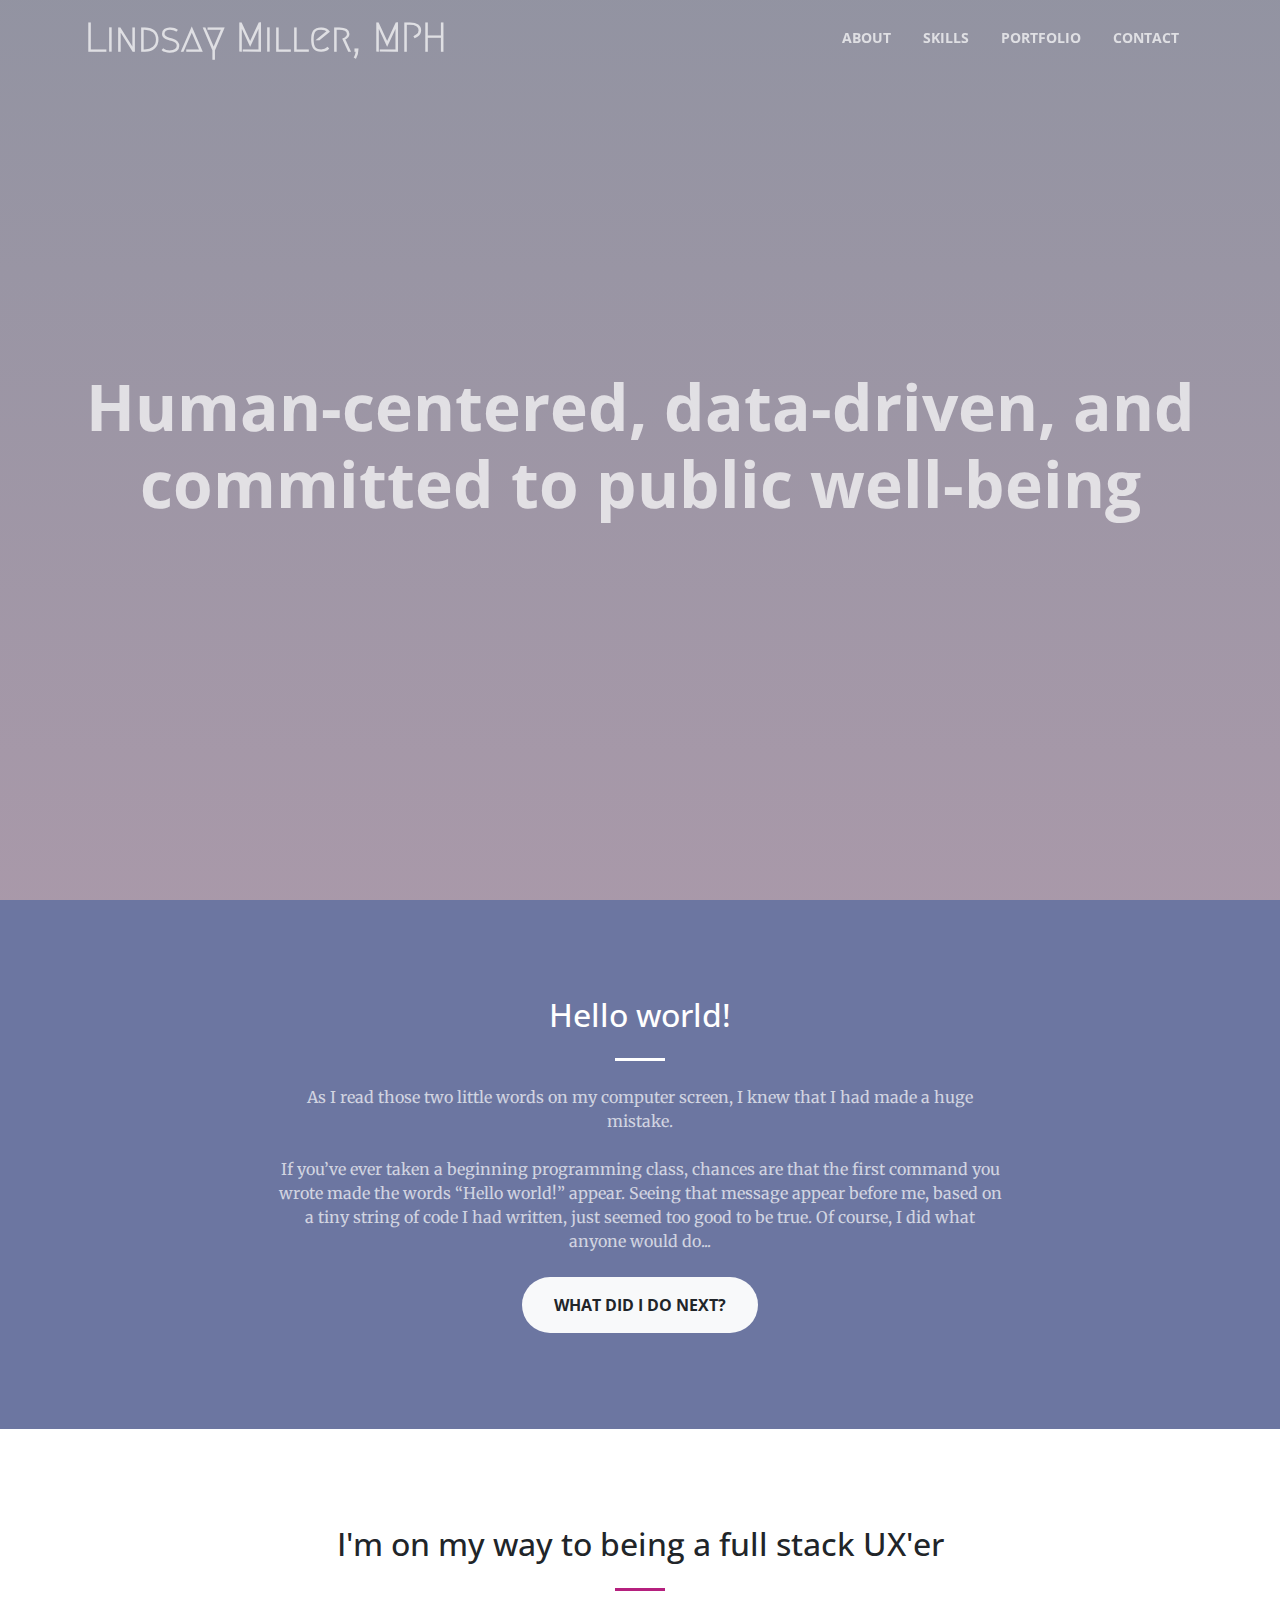
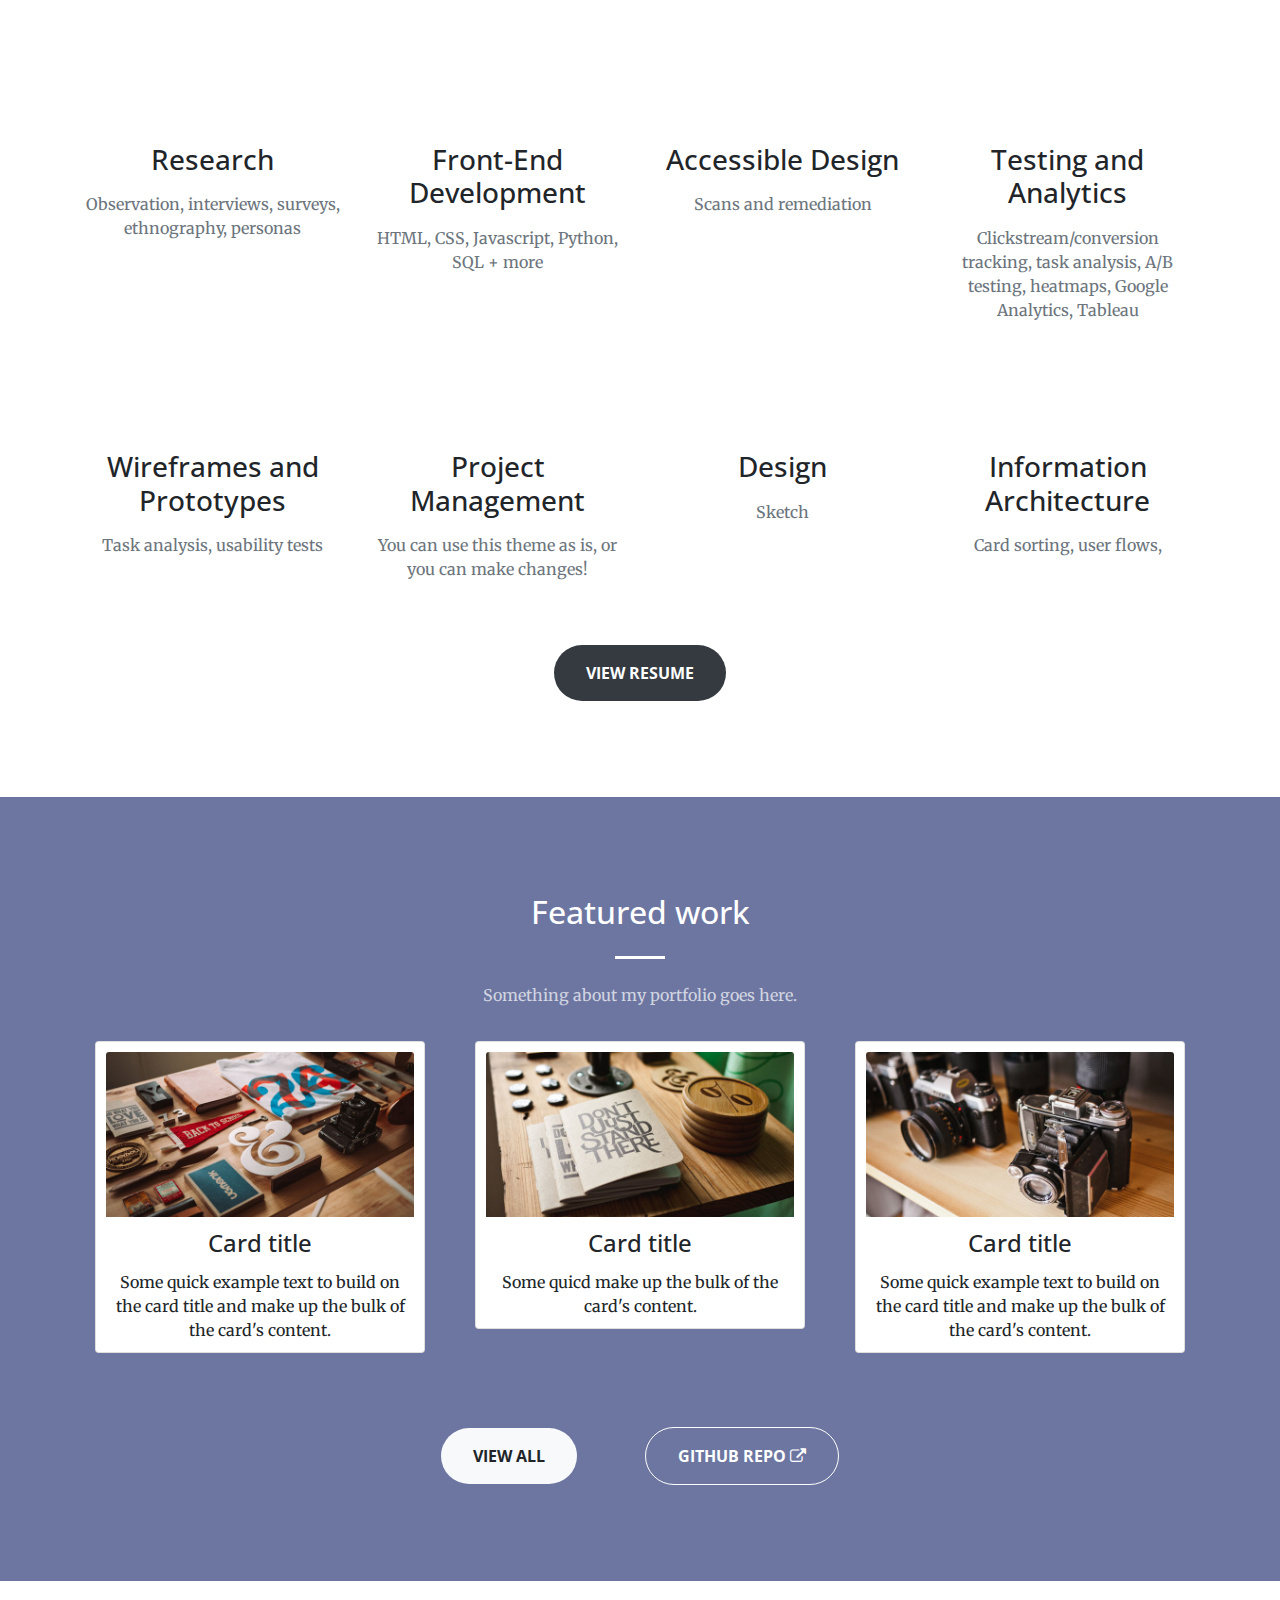
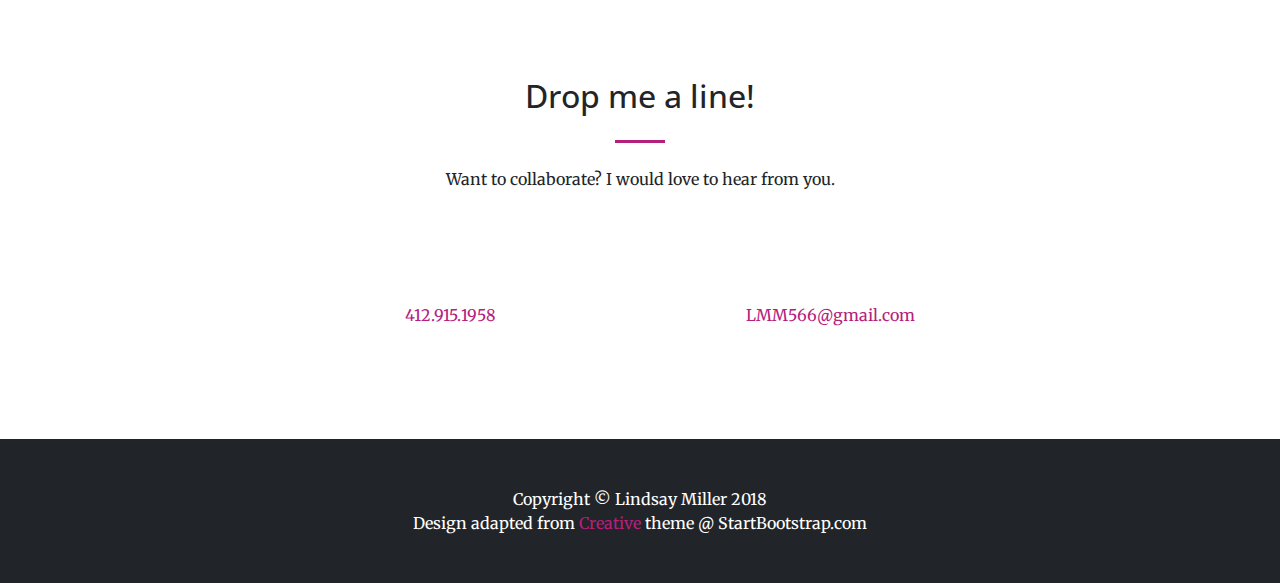
==== commit 97c0339a: "Add files via upload" ====
--- a/index.html
+++ b/index.html
@@ -9,6 +9,9 @@
     <meta name="author" content="">
 
     <title>Lindsay Miller, MPH</title>
+
+    <!-- Reset CSS -->
+    <link href="css/reset.css" rel="stylesheet">
 
     <!-- Bootstrap core CSS -->
     <link href="vendor/bootstrap/css/bootstrap.min.css" rel="stylesheet">
@@ -55,7 +58,7 @@
     </nav>
 
     <header class="masthead text-center text-white d-flex">
-      <div class="container d-flex align-items-end" id="banner-slogan">
+      <div class="container d-flex align-items-center" id="banner-slogan">
         <h1>
           <strong>Human-centered, data-driven, and committed to public well-being</strong>
         </h1>
@@ -70,7 +73,15 @@
             <hr class="light my-4">
             <p class="text-faded mb-4">As I read those two little words on my computer screen, I knew that I had made a huge mistake.</p>
             <p class="text-faded mb-4">If you’ve ever taken a beginning programming class, chances are that the first command you wrote made the words “Hello world!” appear. Seeing that message appear before me, based on a tiny string of code I had written, just seemed too good to be true. Of course, I did what anyone would do...</p>
-            <a class="btn btn-light btn-xl js-scroll-trigger" href="mystory.html">What did I do next?</a>
+            <a id="what-next-btn" class="btn btn-light btn-xl js-scroll-trigger" data-toggle="collapse" data-target="#about-more" aria-expanded="false">What did I do next?</a>
+            <div id="about-more" class="collapse">
+              <p class="text-faded mb-4">I revised the program to insult people that I loved! So this was my first original program — it asked you to enter your name, and if your name was James (my boyfriend’s name), it told you that you were lazy and should make your girlfriend some nachos.</p>
+              <p class="text-faded mb-4">I was thrilled. Not just because I had found another way to ask my boyfriend (and other people named James) for nachos, but because I understood for the first time the beauty and power of programming. In that moment, I saw the potential for logic and algorithms to allow me to do more and do better.</p>
+              <p class="text-faded mb-4">That was also when I realized my mistake: I should have studied computer science.</p> 
+              <p class="text-faded mb-4">Several years later, and pretty far down the public health research road, I’m learning that I didn’t totally screw it up. In fact, my experience and expertise are actually coming together quite nicely. My undergraduate anthropology studies gave me a unique lens and a diverse set of tools through which to observe human behavior, build effective teams, and create human-centered solutions. My persistent dabbling in computing systems and software, information processing, and data analysis — in addition to being a fun talking point at parties — has opened up an entire universe of information that I can leverage to make data-driven decisions. Finally, my master’s level training in public health (combined with my 27 years of experience being a human with struggles) has cemented within me a commitment to public well-being.</p>
+              <a id="good-story-btn" class="btn js-scroll-trigger" href="#skills">Good story. So what?<br><i class="fa fa-angle-down fa-2x" aria-hidden="true"></i></a>
+
+            </div>
           </div>
         </div>
       </div>
@@ -80,7 +91,7 @@
       <div class="container">
         <div class="row">
           <div class="col-lg-12 text-center">
-            <h2 class="section-heading">I'm a full stack UX'er</h2>
+            <h2 class="section-heading">I'm on my way to being a full stack UX'er</h2>
             <hr class="my-4">
           </div>
         </div>
@@ -91,28 +102,28 @@
             <div class="service-box mt-5 mx-auto">
               <i class="fa fa-4x fa-search text-primary mb-3 sr-icons"></i>
               <h3 class="mb-3">Research</h3>
-              <p class="text-muted mb-0">Our templates are updated regularly so they don't break.</p>
+              <p class="text-muted mb-0">Observation, interviews, surveys, ethnography, personas</p>
             </div>
           </div>
           <div class="col-lg-3 col-md-6 text-center">
             <div class="service-box mt-5 mx-auto">
               <i class="fa fa-4x fa-code text-primary mb-3 sr-icons"></i>
               <h3 class="mb-3">Front-End Development</h3>
-              <p class="text-muted mb-0">You can use this theme as is, or you can make changes!</p>
+              <p class="text-muted mb-0">HTML, CSS, Javascript, Python, SQL + more</p>
             </div>
           </div>
           <div class="col-lg-3 col-md-6 text-center">
             <div class="service-box mt-5 mx-auto">
               <i class="fa fa-4x fa-universal-access text-primary mb-3 sr-icons"></i>
               <h3 class="mb-3">Accessible Design</h3>
-              <p class="text-muted mb-0">We update dependencies to keep things fresh.</p>
+              <p class="text-muted mb-0">Scans and remediation</p>
             </div>
           </div>
           <div class="col-lg-3 col-md-6 text-center">
             <div class="service-box mt-5 mx-auto">
               <i class="fa fa-4x fa-bar-chart text-primary mb-3 sr-icons"></i>
-              <h3 class="mb-3">Analytics</h3>
-              <p class="text-muted mb-0">You have to make your websites with love these days!</p>
+              <h3 class="mb-3">Testing and Analytics</h3>
+              <p class="text-muted mb-0">Clickstream/conversion tracking, task analysis, A/B testing, heatmaps, Google Analytics, Tableau</p>
             </div>
           </div>
         </div>
@@ -120,8 +131,8 @@
           <div class="col-lg-3 col-md-6 text-center">
             <div class="service-box mt-5 mx-auto">
               <i class="fa fa-4x fa-user-circle text-primary mb-3 sr-icons"></i>
-              <h3 class="mb-3">User Testing</h3>
-              <p class="text-muted mb-0">Our templates are updated regularly so they don't break.</p>
+              <h3 class="mb-3">Wireframes and Prototypes</h3>
+              <p class="text-muted mb-0">Task analysis, usability tests</p>
             </div>
           </div>
           <div class="col-lg-3 col-md-6 text-center">
@@ -135,14 +146,14 @@
             <div class="service-box mt-5 mx-auto">
               <i class="fa fa-4x fa-paint-brush text-primary mb-3 sr-icons"></i>
               <h3 class="mb-3">Design</h3>
-              <p class="text-muted mb-0">We update dependencies to keep things fresh.</p>
-            </div>
-          </div>
-          <div class="col-lg-3 col-md-6 text-center">
-            <div class="service-box mt-5 mx-auto">
-              <i class="fa fa-4x fa-th-list text-primary mb-3 sr-icons"></i>
+              <p class="text-muted mb-0">Sketch</p>
+            </div>
+          </div>
+          <div class="col-lg-3 col-md-6 text-center">
+            <div class="service-box mt-5 mx-auto">
+              <i class="fa fa-4x fa-sitemap text-primary mb-3 sr-icons"></i>
               <h3 class="mb-3">Information Architecture</h3>
-              <p class="text-muted mb-0">You have to make your websites with love these days!</p>
+              <p class="text-muted mb-0">Card sorting, user flows, </p>
             </div>
           </div>
         </div>
@@ -167,6 +178,43 @@
               <p class="text-faded mb-4">Something about my portfolio goes here.</p>
             </div>
           </div>
+          <div class="row">
+            <div class="col-md text-center">
+              <div class="card">
+                <img class="card-img-top" src="img/portfolio/thumbnails/1.jpg" alt="Card image cap">
+                <div class="card-block">
+                  <h4 class="card-title">Card title</h4>
+                  <p class="card-text">Some quick example text to build on the card title and make up the bulk of the card's content.</p>
+                </div>
+              </div>
+            </div>
+            <div class="col-md text-center">
+              <div class="card">
+                <img class="card-img-top" src="img/portfolio/thumbnails/2.jpg" alt="Card image cap">
+                <div class="card-block">
+                  <h4 class="card-title">Card title</h4>
+                  <p class="card-text">Some quicd make up the bulk of the card's content.</p>
+                </div>
+              </div>
+            </div>
+            <div class="col-md text-center">
+              <div class="card">
+                <img class="card-img-top" src="img/portfolio/thumbnails/3.jpg" alt="Card image cap">
+                <div class="card-block">
+                  <h4 class="card-title">Card title</h4>
+                  <p class="card-text">Some quick example text to build on the card title and make up the bulk of the card's content.</p>
+                </div>
+              </div>
+            </div>
+          </div>
+
+          <div class="row">
+            <div class="col-lg-12 text-center">
+              <a class="btn btn-light btn-xl js-scroll-trigger" href="portfolio-all.html">View All</a>
+              <a class="btn btn-ghost btn-xl js-scroll-trigger" href="https://github.com/LMiller333">GitHub Repo <i class="fa fa-external-link" aria-hidden="true"></i></a>
+            </div>
+          </div>
+
         </div>
 
       </section>
@@ -177,7 +225,7 @@
           <div class="col-lg-8 mx-auto text-center">
             <h2 class="section-heading">Drop me a line!</h2>
             <hr class="my-4">
-            <p class="mb-5">Ready to start your next project with us? That's great! Give us a call or send us an email and we will get back to you as soon as possible!</p>
+            <p class="mb-5">Want to collaborate? I would love to hear from you.</p>
           </div>
         </div>
         <div class="row">
@@ -197,6 +245,15 @@
       </div>
     </section>
 
+    <!-- Footer -->
+    <footer class="py-5 bg-dark">
+        <div class="container">
+          <p class="m-0 text-center text-white">Copyright &copy; Lindsay Miller 2018</p>
+          <p class="m-0 text-center text-white">Design adapted from <a href="https://startbootstrap.com/template-overviews/creative/">Creative</a> theme @ StartBootstrap.com</p>
+        </div>
+        <!-- /.container -->
+      </footer>
+
     <!-- Bootstrap core JavaScript -->
     <script src="vendor/jquery/jquery.min.js"></script>
     <script src="vendor/bootstrap/js/bootstrap.bundle.min.js"></script>
@@ -208,6 +265,8 @@
 
     <!-- Custom scripts for this template -->
     <script src="js/creative.min.js"></script>
+    <script src="js/custom.js"></script>
+
 
   </body>
 
--- a/css/creative.css
+++ b/css/creative.css
@@ -8,6 +8,10 @@
 
 body {
   font-family: 'Merriweather', 'Helvetica Neue', Arial, sans-serif;
+}
+
+.portfolio-all{
+  padding-top:65px;
 }
 
 hr {
@@ -128,9 +132,27 @@
   background-color: transparent;
 }
 
-#resume{
-  margin-top:4rem;
-}
+#mainNav > div > a.navbar-brand.portfolio-brand.js-scroll-trigger{
+  color:#ffffff;
+}
+
+.portfolio-all .row{
+  margin:2rem;
+}
+
+.tags{
+  display:inline;
+}
+
+body > div  > div > div.col-lg-1 {
+  display:flex;
+}
+
+body > div > div > div.col-lg-1 > i{
+  display:none;
+}
+
+
 
 @media (min-width: 500px) {
   .navbar-brand{
@@ -143,6 +165,12 @@
     border-color: transparent;
     background-color: transparent;
   }
+
+  #mainNav.portfolioNav{
+    background-color:#212529;
+  }
+
+
   #mainNav .navbar-brand {
     color: rgba(255, 255, 255, 0.7);
   }
@@ -164,6 +192,11 @@
     border-bottom: 1px solid rgba(33, 37, 41, 0.1);
     background-color: #fff;
   }
+
+  #mainNav.portfolioNav.navbar-shrink {
+    border-bottom: 1px solid rgba(33, 37, 41, 0.1);
+    background-color:#212529;
+  }
   #mainNav.navbar-shrink .navbar-brand {
     color: rgb(181, 32, 126);
   }
@@ -177,6 +210,11 @@
   #mainNav.navbar-shrink .navbar-nav > li.nav-item > a.nav-link:hover,
   #mainNav.navbar-shrink .navbar-nav > li.nav-item > a.nav-link:focus:hover {
     color: rgb(216, 3, 198);
+  }
+
+  body > div > div > div.col-lg-1 > i{
+    display:flex;
+    align-items:center;
   }
 }
 
@@ -186,7 +224,7 @@
   background: linear-gradient(
     rgba(57, 59, 85, 0.55), 
     rgba(87, 56, 88, 0.515)
-    ), url("../img/header.jpg") no-repeat top left;
+    );
   -webkit-background-size: cover;
   -moz-background-size: cover;
   -o-background-size: cover;
@@ -311,6 +349,10 @@
   font-family: 'Open Sans', 'Helvetica Neue', Arial, sans-serif;
 }
 
+#mainNav > div > a.btn{
+  color:white;
+}
+
 .btn-xl {
   padding: 1rem 2rem;
 }
@@ -329,3 +371,44 @@
   box-shadow: 0 0 0 0.2rem rgba(240, 95, 64, 0.5) !important;
 }
 
+/*Stuff I Added*/
+
+
+
+#resume{
+  margin-top:4rem;
+}
+
+
+#about-more{
+  padding-top:1.5rem;
+}
+
+
+a#good-story-btn{
+  color:white;
+  padding-top:1rem;
+}
+
+.fa-angle-down{
+  padding-top:1rem;
+}
+
+#portfolio .card{
+  padding:10px;
+  margin:10px;
+}
+
+.card-title{
+  margin-top:0.75rem;
+}
+
+#portfolio .btn{
+  margin:4rem 2rem 0rem 2rem;
+}
+
+.btn-ghost{
+  color:white;
+  border:1px solid white;
+}
+
